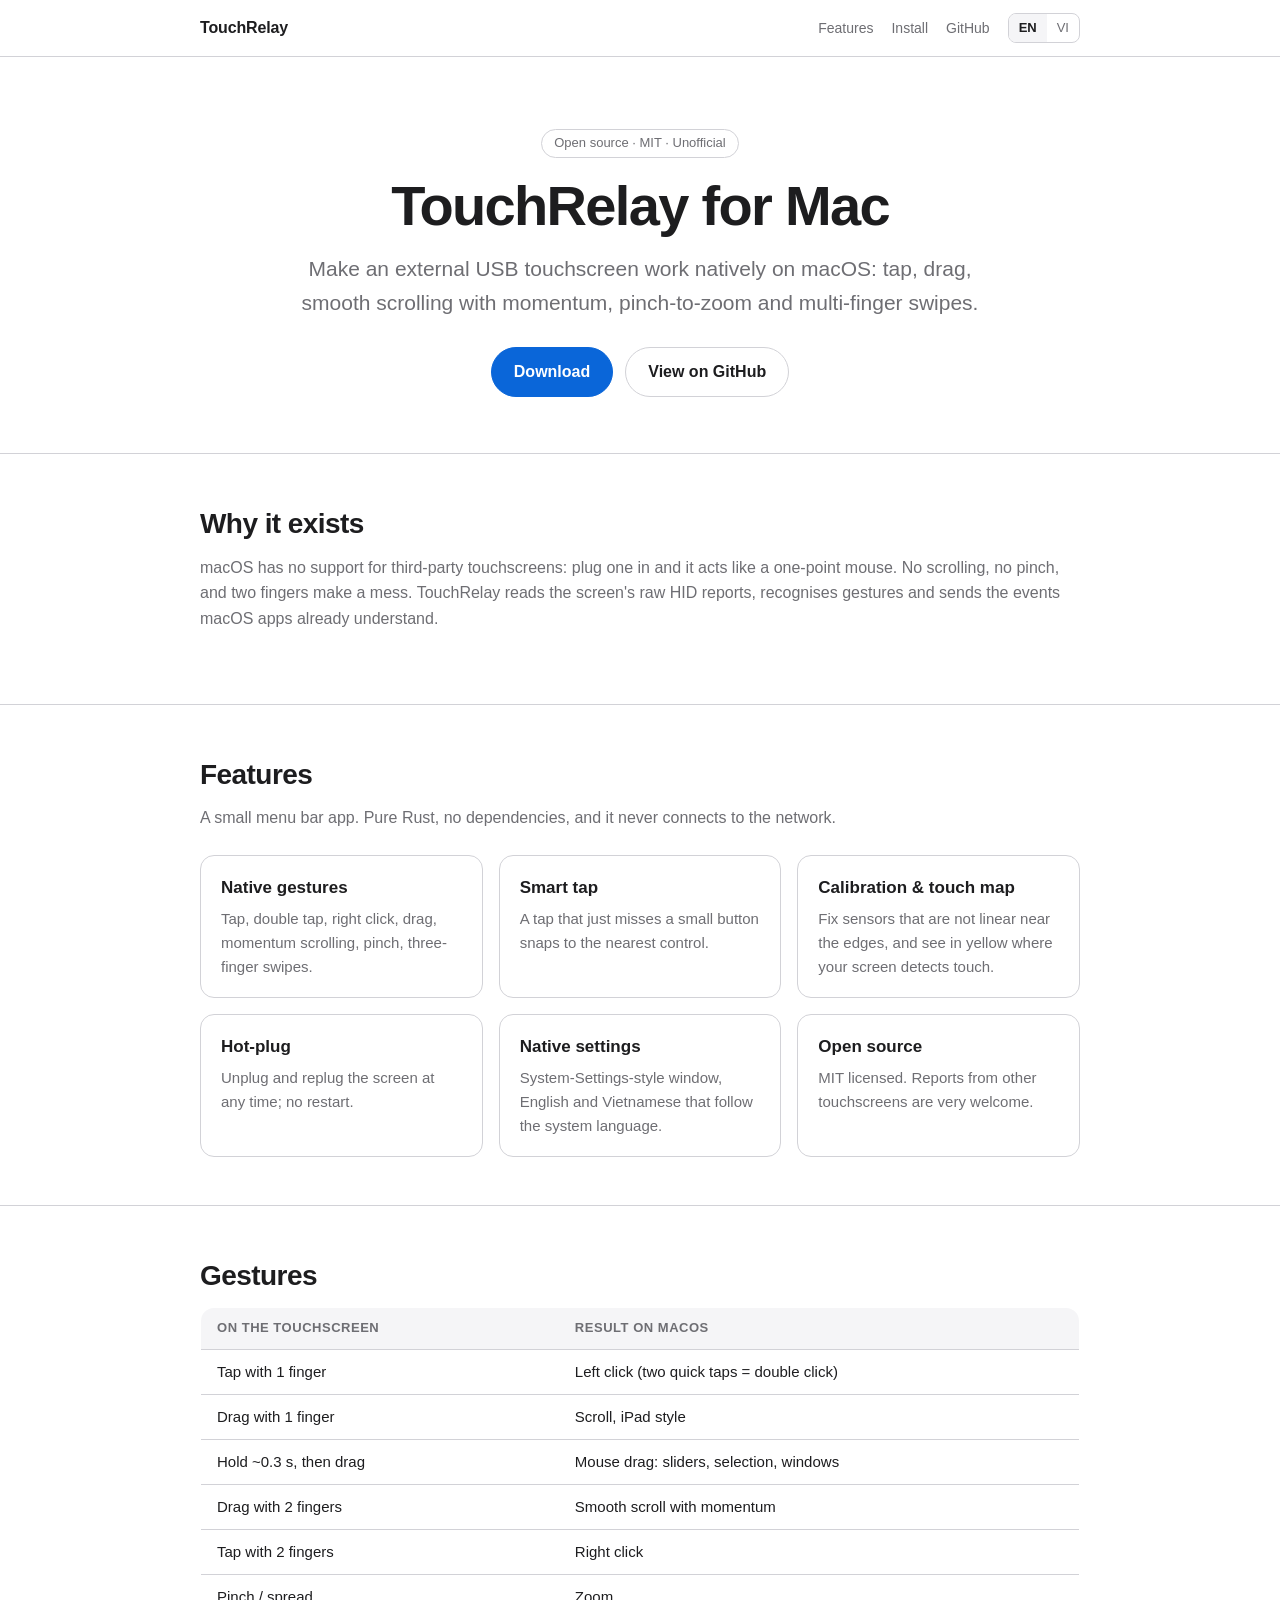
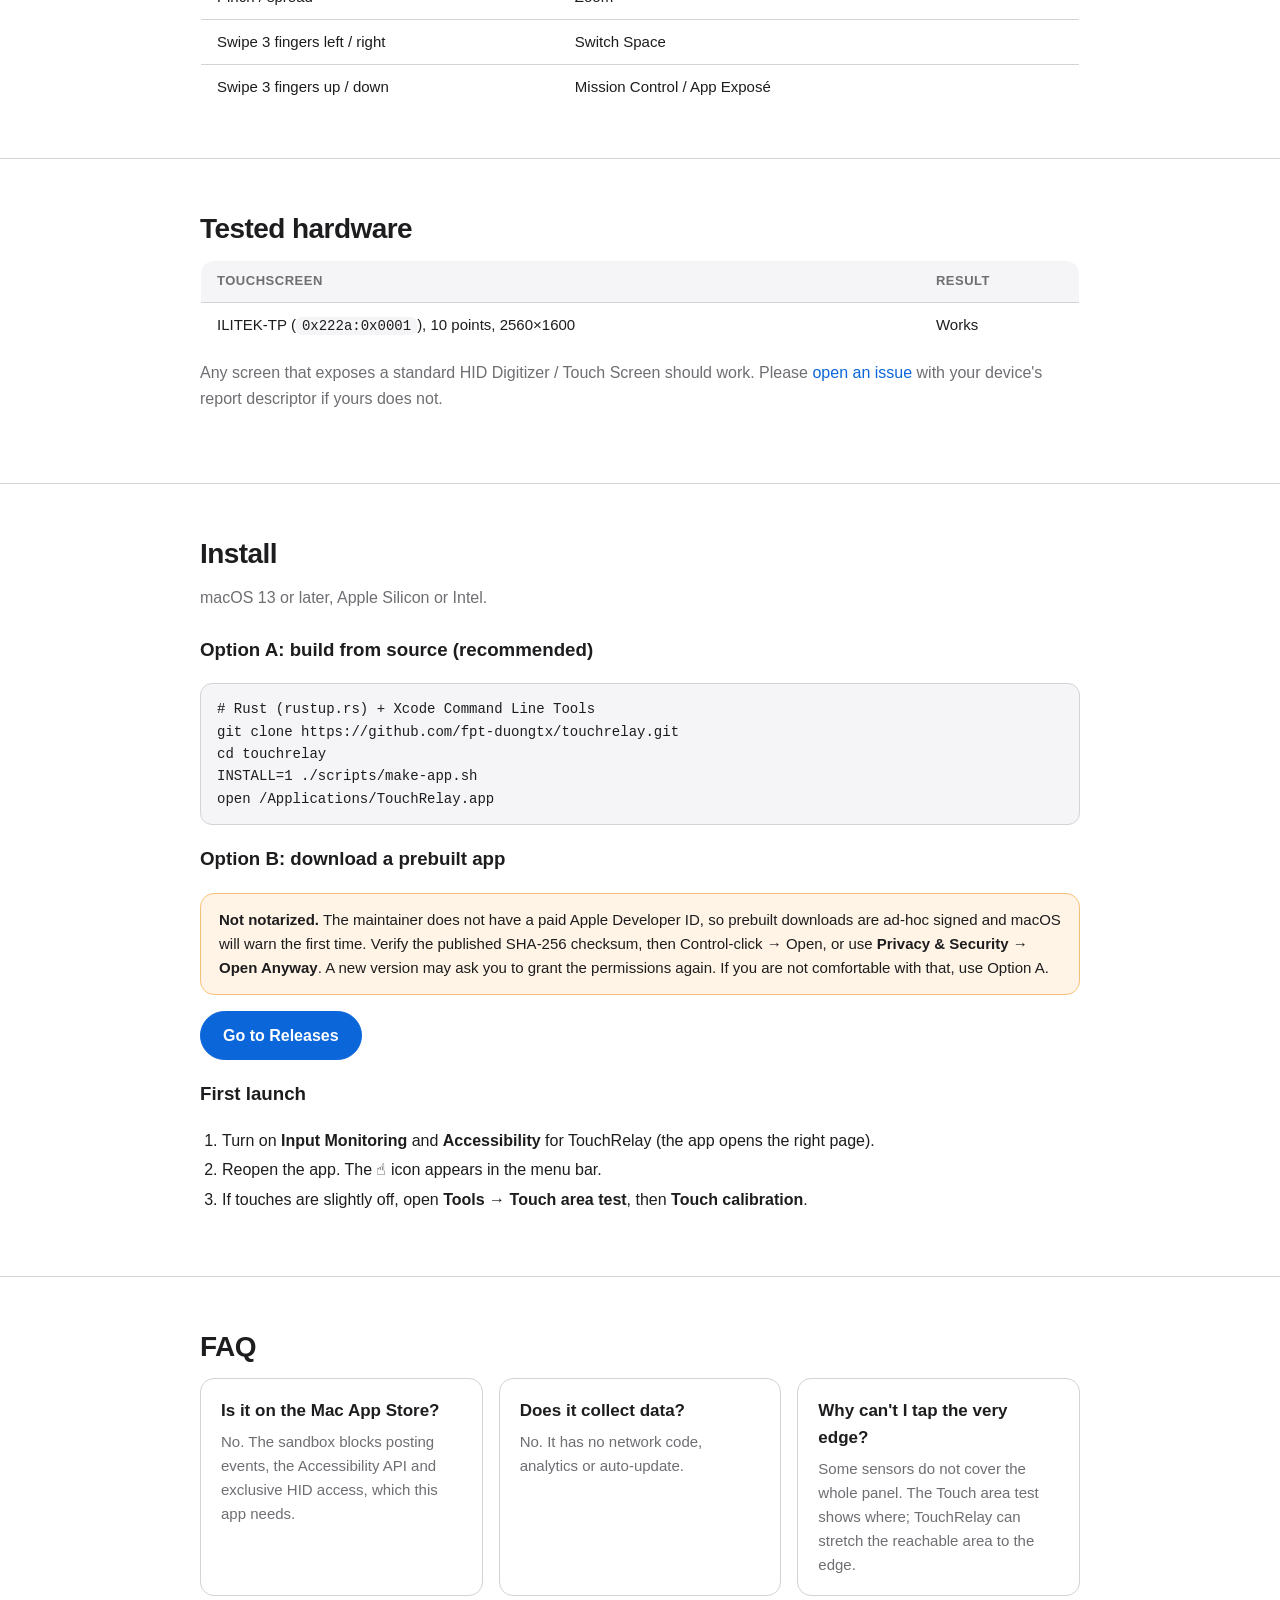
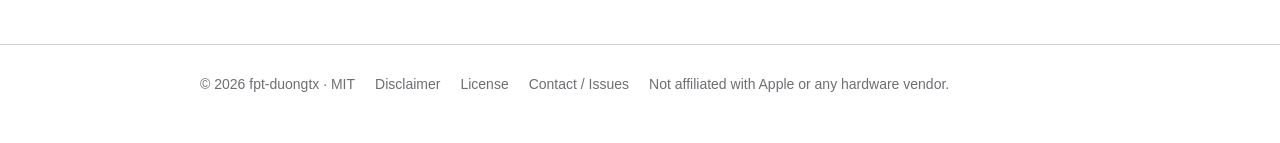
==== docs/index.html @ 0ec59a4a "Initial release: TouchRelay for Mac Make an external USB/HID touchscreen work natively on macOS: tap" ====
<!doctype html>
<html lang="en">
<head>
  <meta charset="utf-8">
  <meta name="viewport" content="width=device-width, initial-scale=1">
  <title>TouchRelay for Mac</title>
  <meta name="description" content="Make an external USB touchscreen work natively on macOS: tap, drag, momentum scrolling, pinch and multi-finger swipes. Open source, pure Rust, no dependencies.">
  <meta property="og:title" content="TouchRelay for Mac">
  <meta property="og:description" content="Make an external USB touchscreen work natively on macOS.">
  <link rel="stylesheet" href="style.css">
  <script src="site.js" defer></script>
</head>
<body>
<header class="top">
  <div class="wrap">
    <a class="brand" href="./">TouchRelay</a>
    <nav>
      <a class="hide-sm" href="#features"><span class="en">Features</span><span class="vi">Tính năng</span></a>
      <a class="hide-sm" href="#install"><span class="en">Install</span><span class="vi">Cài đặt</span></a>
      <a href="https://github.com/fpt-duongtx/touchrelay">GitHub</a>
      <span class="lang" role="group" aria-label="Language">
        <button data-lang="en" aria-pressed="true">EN</button><button data-lang="vi" aria-pressed="false">VI</button>
      </span>
    </nav>
  </div>
</header>

<main>
  <div class="wrap hero">
    <span class="badge"><span class="en">Open source · MIT · Unofficial</span><span class="vi">Mã nguồn mở · MIT · Không chính thức</span></span>
    <h1>TouchRelay for Mac</h1>
    <p class="lead">
      <span class="en">Make an external USB touchscreen work natively on macOS: tap, drag, smooth scrolling with momentum, pinch-to-zoom and multi-finger swipes.</span>
      <span class="vi">Giúp màn hình cảm ứng USB rời hoạt động như native trên macOS: chạm, kéo, cuộn mượt có quán tính, pinch-zoom và vuốt nhiều ngón.</span>
    </p>
    <div class="cta">
      <a class="btn primary" href="https://github.com/fpt-duongtx/touchrelay/releases"><span class="en">Download</span><span class="vi">Tải về</span></a>
      <a class="btn" href="https://github.com/fpt-duongtx/touchrelay"><span class="en">View on GitHub</span><span class="vi">Xem trên GitHub</span></a>
    </div>
  </div>

  <section id="why">
    <div class="wrap">
      <h2><span class="en">Why it exists</span><span class="vi">Vì sao cần</span></h2>
      <p class="sub">
        <span class="en">macOS has no support for third-party touchscreens: plug one in and it acts like a one-point mouse. No scrolling, no pinch, and two fingers make a mess. TouchRelay reads the screen's raw HID reports, recognises gestures and sends the events macOS apps already understand.</span>
        <span class="vi">macOS không hỗ trợ màn hình cảm ứng của bên thứ ba: cắm vào chỉ như một con chuột 1 điểm, không cuộn, không pinch, chạm 2 ngón thì loạn. TouchRelay đọc báo cáo HID thô của màn hình, nhận diện cử chỉ và gửi các sự kiện mà app macOS đã hiểu.</span>
      </p>
    </div>
  </section>

  <section id="features">
    <div class="wrap">
      <h2><span class="en">Features</span><span class="vi">Tính năng</span></h2>
      <p class="sub"><span class="en">A small menu bar app. Pure Rust, no dependencies, and it never connects to the network.</span><span class="vi">Một app nhỏ trên thanh menu. Rust thuần, không dependency, không bao giờ kết nối mạng.</span></p>
      <div class="grid">
        <div class="card"><h3><span class="en">Native gestures</span><span class="vi">Cử chỉ như native</span></h3>
          <p><span class="en">Tap, double tap, right click, drag, momentum scrolling, pinch, three-finger swipes.</span><span class="vi">Chạm, chạm đôi, click phải, kéo, cuộn quán tính, pinch, vuốt 3 ngón.</span></p></div>
        <div class="card"><h3><span class="en">Smart tap</span><span class="vi">Chạm thông minh</span></h3>
          <p><span class="en">A tap that just misses a small button snaps to the nearest control.</span><span class="vi">Chạm trượt một nút nhỏ sẽ tự hút vào điều khiển gần nhất.</span></p></div>
        <div class="card"><h3><span class="en">Calibration &amp; touch map</span><span class="vi">Hiệu chỉnh &amp; bản đồ chạm</span></h3>
          <p><span class="en">Fix sensors that are not linear near the edges, and see in yellow where your screen detects touch.</span><span class="vi">Sửa cảm biến không tuyến tính ở mép, và xem màu vàng nơi màn hình nhận chạm.</span></p></div>
        <div class="card"><h3><span class="en">Hot-plug</span><span class="vi">Cắm/rút nóng</span></h3>
          <p><span class="en">Unplug and replug the screen at any time; no restart.</span><span class="vi">Cắm hoặc rút màn hình lúc nào cũng được, không cần mở lại app.</span></p></div>
        <div class="card"><h3><span class="en">Native settings</span><span class="vi">Cài đặt native</span></h3>
          <p><span class="en">System-Settings-style window, English and Vietnamese that follow the system language.</span><span class="vi">Cửa sổ kiểu System Settings, tiếng Anh và tiếng Việt theo ngôn ngữ hệ thống.</span></p></div>
        <div class="card"><h3><span class="en">Open source</span><span class="vi">Mã nguồn mở</span></h3>
          <p><span class="en">MIT licensed. Reports from other touchscreens are very welcome.</span><span class="vi">Giấy phép MIT. Rất mong báo cáo từ các màn hình cảm ứng khác.</span></p></div>
      </div>
    </div>
  </section>

  <section id="gestures">
    <div class="wrap">
      <h2><span class="en">Gestures</span><span class="vi">Cử chỉ</span></h2>
      <table>
        <thead><tr><th><span class="en">On the touchscreen</span><span class="vi">Trên màn hình cảm ứng</span></th><th><span class="en">Result on macOS</span><span class="vi">Kết quả trên macOS</span></th></tr></thead>
        <tbody>
          <tr><td><span class="en">Tap with 1 finger</span><span class="vi">Chạm 1 ngón</span></td><td><span class="en">Left click (two quick taps = double click)</span><span class="vi">Click trái (chạm nhanh 2 lần = double-click)</span></td></tr>
          <tr><td><span class="en">Drag with 1 finger</span><span class="vi">Kéo 1 ngón</span></td><td><span class="en">Scroll, iPad style</span><span class="vi">Cuộn kiểu iPad</span></td></tr>
          <tr><td><span class="en">Hold ~0.3 s, then drag</span><span class="vi">Giữ yên ~0.3s rồi kéo</span></td><td><span class="en">Mouse drag: sliders, selection, windows</span><span class="vi">Kéo chuột: thanh trượt, chọn chữ, cửa sổ</span></td></tr>
          <tr><td><span class="en">Drag with 2 fingers</span><span class="vi">Kéo 2 ngón</span></td><td><span class="en">Smooth scroll with momentum</span><span class="vi">Cuộn mượt có quán tính</span></td></tr>
          <tr><td><span class="en">Tap with 2 fingers</span><span class="vi">Chạm 2 ngón</span></td><td><span class="en">Right click</span><span class="vi">Click phải</span></td></tr>
          <tr><td><span class="en">Pinch / spread</span><span class="vi">Chụm / xoè</span></td><td><span class="en">Zoom</span><span class="vi">Zoom</span></td></tr>
          <tr><td><span class="en">Swipe 3 fingers left / right</span><span class="vi">Vuốt 3 ngón trái / phải</span></td><td><span class="en">Switch Space</span><span class="vi">Chuyển Space</span></td></tr>
          <tr><td><span class="en">Swipe 3 fingers up / down</span><span class="vi">Vuốt 3 ngón lên / xuống</span></td><td><span class="en">Mission Control / App Exposé</span><span class="vi">Mission Control / App Exposé</span></td></tr>
        </tbody>
      </table>
    </div>
  </section>

  <section id="hardware">
    <div class="wrap">
      <h2><span class="en">Tested hardware</span><span class="vi">Phần cứng đã thử</span></h2>
      <table>
        <thead><tr><th><span class="en">Touchscreen</span><span class="vi">Màn hình cảm ứng</span></th><th><span class="en">Result</span><span class="vi">Kết quả</span></th></tr></thead>
        <tbody><tr><td>ILITEK-TP (<code>0x222a:0x0001</code>), 10 points, 2560×1600</td><td><span class="en">Works</span><span class="vi">Hoạt động</span></td></tr></tbody>
      </table>
      <p class="sub" style="margin-top:12px">
        <span class="en">Any screen that exposes a standard HID Digitizer / Touch Screen should work. Please <a href="https://github.com/fpt-duongtx/touchrelay/issues">open an issue</a> with your device's report descriptor if yours does not.</span>
        <span class="vi">Mọi màn hình dùng chuẩn HID Digitizer / Touch Screen đều nên chạy. Nếu màn hình của bạn không chạy, hãy <a href="https://github.com/fpt-duongtx/touchrelay/issues">mở issue</a> kèm report descriptor của thiết bị.</span>
      </p>
    </div>
  </section>

  <section id="install">
    <div class="wrap">
      <h2><span class="en">Install</span><span class="vi">Cài đặt</span></h2>
      <p class="sub"><span class="en">macOS 13 or later, Apple Silicon or Intel.</span><span class="vi">macOS 13 trở lên, Apple Silicon hoặc Intel.</span></p>

      <h3><span class="en">Option A: build from source (recommended)</span><span class="vi">Cách A: tự build từ mã nguồn (khuyên dùng)</span></h3>
<pre><code># Rust (rustup.rs) + Xcode Command Line Tools
git clone https://github.com/fpt-duongtx/touchrelay.git
cd touchrelay
INSTALL=1 ./scripts/make-app.sh
open /Applications/TouchRelay.app</code></pre>

      <h3><span class="en">Option B: download a prebuilt app</span><span class="vi">Cách B: tải bản build sẵn</span></h3>
      <div class="note">
        <span class="en"><strong>Not notarized.</strong> The maintainer does not have a paid Apple Developer ID, so prebuilt downloads are ad-hoc signed and macOS will warn the first time. Verify the published SHA-256 checksum, then Control-click → Open, or use <strong>Privacy &amp; Security → Open Anyway</strong>. A new version may ask you to grant the permissions again. If you are not comfortable with that, use Option A.</span>
        <span class="vi"><strong>Chưa notarize.</strong> Người duy trì không có Apple Developer ID trả phí, nên bản tải sẵn chỉ ký ad-hoc và macOS sẽ cảnh báo lần đầu. Hãy kiểm tra mã SHA-256 được công bố, rồi Control-click → Open hoặc dùng <strong>Privacy &amp; Security → Open Anyway</strong>. Phiên bản mới có thể yêu cầu cấp lại quyền. Nếu bạn không muốn vậy, hãy dùng cách A.</span>
      </div>
      <p><a class="btn primary" href="https://github.com/fpt-duongtx/touchrelay/releases"><span class="en">Go to Releases</span><span class="vi">Đến trang Releases</span></a></p>

      <h3><span class="en">First launch</span><span class="vi">Lần đầu mở</span></h3>
      <ol>
        <li><span class="en">Turn on <strong>Input Monitoring</strong> and <strong>Accessibility</strong> for TouchRelay (the app opens the right page).</span><span class="vi">Bật <strong>Input Monitoring</strong> và <strong>Accessibility</strong> cho TouchRelay (app tự mở đúng trang).</span></li>
        <li><span class="en">Reopen the app. The ☝︎ icon appears in the menu bar.</span><span class="vi">Mở lại app. Icon ☝︎ hiện trên thanh menu.</span></li>
        <li><span class="en">If touches are slightly off, open <strong>Tools → Touch area test</strong>, then <strong>Touch calibration</strong>.</span><span class="vi">Nếu chạm hơi lệch, mở <strong>Công cụ → Kiểm tra vùng chạm</strong>, rồi <strong>Hiệu chỉnh vị trí chạm</strong>.</span></li>
      </ol>
    </div>
  </section>

  <section id="faq">
    <div class="wrap">
      <h2>FAQ</h2>
      <div class="grid">
        <div class="card"><h3><span class="en">Is it on the Mac App Store?</span><span class="vi">Có trên Mac App Store không?</span></h3>
          <p><span class="en">No. The sandbox blocks posting events, the Accessibility API and exclusive HID access, which this app needs.</span><span class="vi">Không. Sandbox chặn phát sự kiện, Accessibility API và chiếm độc quyền HID, những thứ app cần.</span></p></div>
        <div class="card"><h3><span class="en">Does it collect data?</span><span class="vi">Có thu thập dữ liệu không?</span></h3>
          <p><span class="en">No. It has no network code, analytics or auto-update.</span><span class="vi">Không. App không có mã mạng, phân tích hay tự cập nhật.</span></p></div>
        <div class="card"><h3><span class="en">Why can't I tap the very edge?</span><span class="vi">Vì sao không chạm được sát mép?</span></h3>
          <p><span class="en">Some sensors do not cover the whole panel. The Touch area test shows where; TouchRelay can stretch the reachable area to the edge.</span><span class="vi">Một số cảm biến không phủ hết tấm nền. Kiểm tra vùng chạm cho thấy chỗ nào; TouchRelay có thể kéo vùng chạm được ra tới mép.</span></p></div>
      </div>
    </div>
  </section>
</main>

<footer>
  <div class="wrap">
    <span>© 2026 fpt-duongtx · MIT</span>
    <a href="disclaimer.html"><span class="en">Disclaimer</span><span class="vi">Miễn trừ trách nhiệm</span></a>
    <a href="https://github.com/fpt-duongtx/touchrelay/blob/main/LICENSE">License</a>
    <a href="https://github.com/fpt-duongtx/touchrelay/issues"><span class="en">Contact / Issues</span><span class="vi">Liên hệ / Issues</span></a>
    <span><span class="en">Not affiliated with Apple or any hardware vendor.</span><span class="vi">Không liên kết với Apple hay hãng phần cứng nào.</span></span>
  </div>
</footer>
</body>
</html>
---- docs/style.css ----
:root {
  --bg: #ffffff;
  --bg-soft: #f5f5f7;
  --fg: #1d1d1f;
  --fg-soft: #6e6e73;
  --line: #d2d2d7;
  --accent: #0a66d9;
  --accent-fg: #ffffff;
  --card: #ffffff;
  --warn-bg: #fff4e5;
  --warn-line: #f5c27a;
  --radius: 14px;
  --max: 920px;
}

@media (prefers-color-scheme: dark) {
  :root:not([data-theme="light"]) {
    --bg: #0b0b0d;
    --bg-soft: #161618;
    --fg: #f5f5f7;
    --fg-soft: #a1a1a6;
    --line: #2c2c2e;
    --accent: #4da3ff;
    --accent-fg: #0b0b0d;
    --card: #1c1c1e;
    --warn-bg: #2b2112;
    --warn-line: #7a5a1f;
  }
}

* { box-sizing: border-box; }
html { -webkit-text-size-adjust: 100%; }

body {
  margin: 0;
  background: var(--bg);
  color: var(--fg);
  font: 16px/1.6 -apple-system, BlinkMacSystemFont, "SF Pro Text", "Segoe UI", Roboto, Helvetica, Arial, sans-serif;
}

a { color: var(--accent); text-decoration: none; }
a:hover { text-decoration: underline; }

.wrap { max-width: var(--max); margin: 0 auto; padding: 0 20px; }

/* Language: show only the active language */
html[lang="vi"] .en { display: none !important; }
html[lang="en"] .vi { display: none !important; }

header.top {
  position: sticky;
  top: 0;
  z-index: 10;
  background: color-mix(in srgb, var(--bg) 85%, transparent);
  backdrop-filter: saturate(180%) blur(16px);
  -webkit-backdrop-filter: saturate(180%) blur(16px);
  border-bottom: 1px solid var(--line);
}
header.top .wrap { display: flex; align-items: center; gap: 16px; height: 56px; }
header.top .brand { font-weight: 650; color: var(--fg); letter-spacing: -0.01em; }
header.top nav { display: flex; gap: 18px; margin-left: auto; align-items: center; font-size: 14px; }
header.top nav a { color: var(--fg-soft); }
header.top nav a:hover { color: var(--fg); text-decoration: none; }

.lang { display: inline-flex; border: 1px solid var(--line); border-radius: 8px; overflow: hidden; }
.lang button {
  appearance: none; border: 0; background: transparent; color: var(--fg-soft);
  font: inherit; font-size: 13px; padding: 4px 10px; cursor: pointer;
}
.lang button[aria-pressed="true"] { background: var(--bg-soft); color: var(--fg); font-weight: 600; }

.hero { padding: 72px 0 56px; text-align: center; }
.hero h1 { font-size: clamp(34px, 6vw, 56px); line-height: 1.08; letter-spacing: -0.03em; margin: 0 0 16px; }
.hero p.lead { font-size: clamp(17px, 2.4vw, 21px); color: var(--fg-soft); max-width: 680px; margin: 0 auto 28px; }
.badge {
  display: inline-block; font-size: 13px; color: var(--fg-soft);
  border: 1px solid var(--line); border-radius: 999px; padding: 3px 12px; margin-bottom: 18px;
}

.cta { display: flex; gap: 12px; justify-content: center; flex-wrap: wrap; }
.btn {
  display: inline-block; padding: 11px 22px; border-radius: 999px; font-weight: 600; font-size: 16px;
  border: 1px solid var(--line); color: var(--fg); background: var(--card);
}
.btn:hover { text-decoration: none; background: var(--bg-soft); }
.btn.primary { background: var(--accent); color: var(--accent-fg); border-color: var(--accent); }
.btn.primary:hover { filter: brightness(1.08); background: var(--accent); }

section { padding: 48px 0; border-top: 1px solid var(--line); }
section h2 { font-size: 28px; letter-spacing: -0.02em; margin: 0 0 8px; }
section p.sub { color: var(--fg-soft); margin: 0 0 24px; }

.grid { display: grid; gap: 16px; grid-template-columns: repeat(auto-fit, minmax(250px, 1fr)); }
.card { background: var(--card); border: 1px solid var(--line); border-radius: var(--radius); padding: 18px 20px; }
.card h3 { margin: 0 0 6px; font-size: 17px; }
.card p { margin: 0; color: var(--fg-soft); font-size: 15px; }

table { width: 100%; border-collapse: collapse; background: var(--card); border: 1px solid var(--line); border-radius: var(--radius); overflow: hidden; font-size: 15px; }
th, td { text-align: left; padding: 10px 16px; border-bottom: 1px solid var(--line); vertical-align: top; }
tr:last-child td { border-bottom: 0; }
th { background: var(--bg-soft); font-weight: 600; font-size: 13px; color: var(--fg-soft); text-transform: uppercase; letter-spacing: 0.04em; }

pre, code { font-family: ui-monospace, "SF Mono", Menlo, Consolas, monospace; font-size: 14px; }
code { background: var(--bg-soft); padding: 1px 6px; border-radius: 6px; }
pre { background: var(--bg-soft); border: 1px solid var(--line); border-radius: 12px; padding: 14px 16px; overflow-x: auto; margin: 12px 0; }
pre code { background: transparent; padding: 0; }

ol, ul { padding-left: 22px; }
li { margin: 4px 0; }

.note { background: var(--warn-bg); border: 1px solid var(--warn-line); border-radius: var(--radius); padding: 14px 18px; margin: 16px 0; font-size: 15px; }

footer { border-top: 1px solid var(--line); padding: 28px 0 48px; color: var(--fg-soft); font-size: 14px; }
footer .wrap { display: flex; flex-wrap: wrap; gap: 8px 20px; }
footer a { color: var(--fg-soft); }

/* Document pages (disclaimer) */
article { padding: 40px 0 56px; max-width: 760px; }
article h1 { font-size: 34px; letter-spacing: -0.02em; margin: 0 0 8px; }
article h2 { font-size: 20px; margin: 28px 0 6px; }
article p, article li { color: var(--fg); }
article .meta { color: var(--fg-soft); font-size: 14px; margin-bottom: 24px; }

@media (max-width: 560px) {
  header.top nav .hide-sm { display: none; }
  .hero { padding: 48px 0 36px; }
}
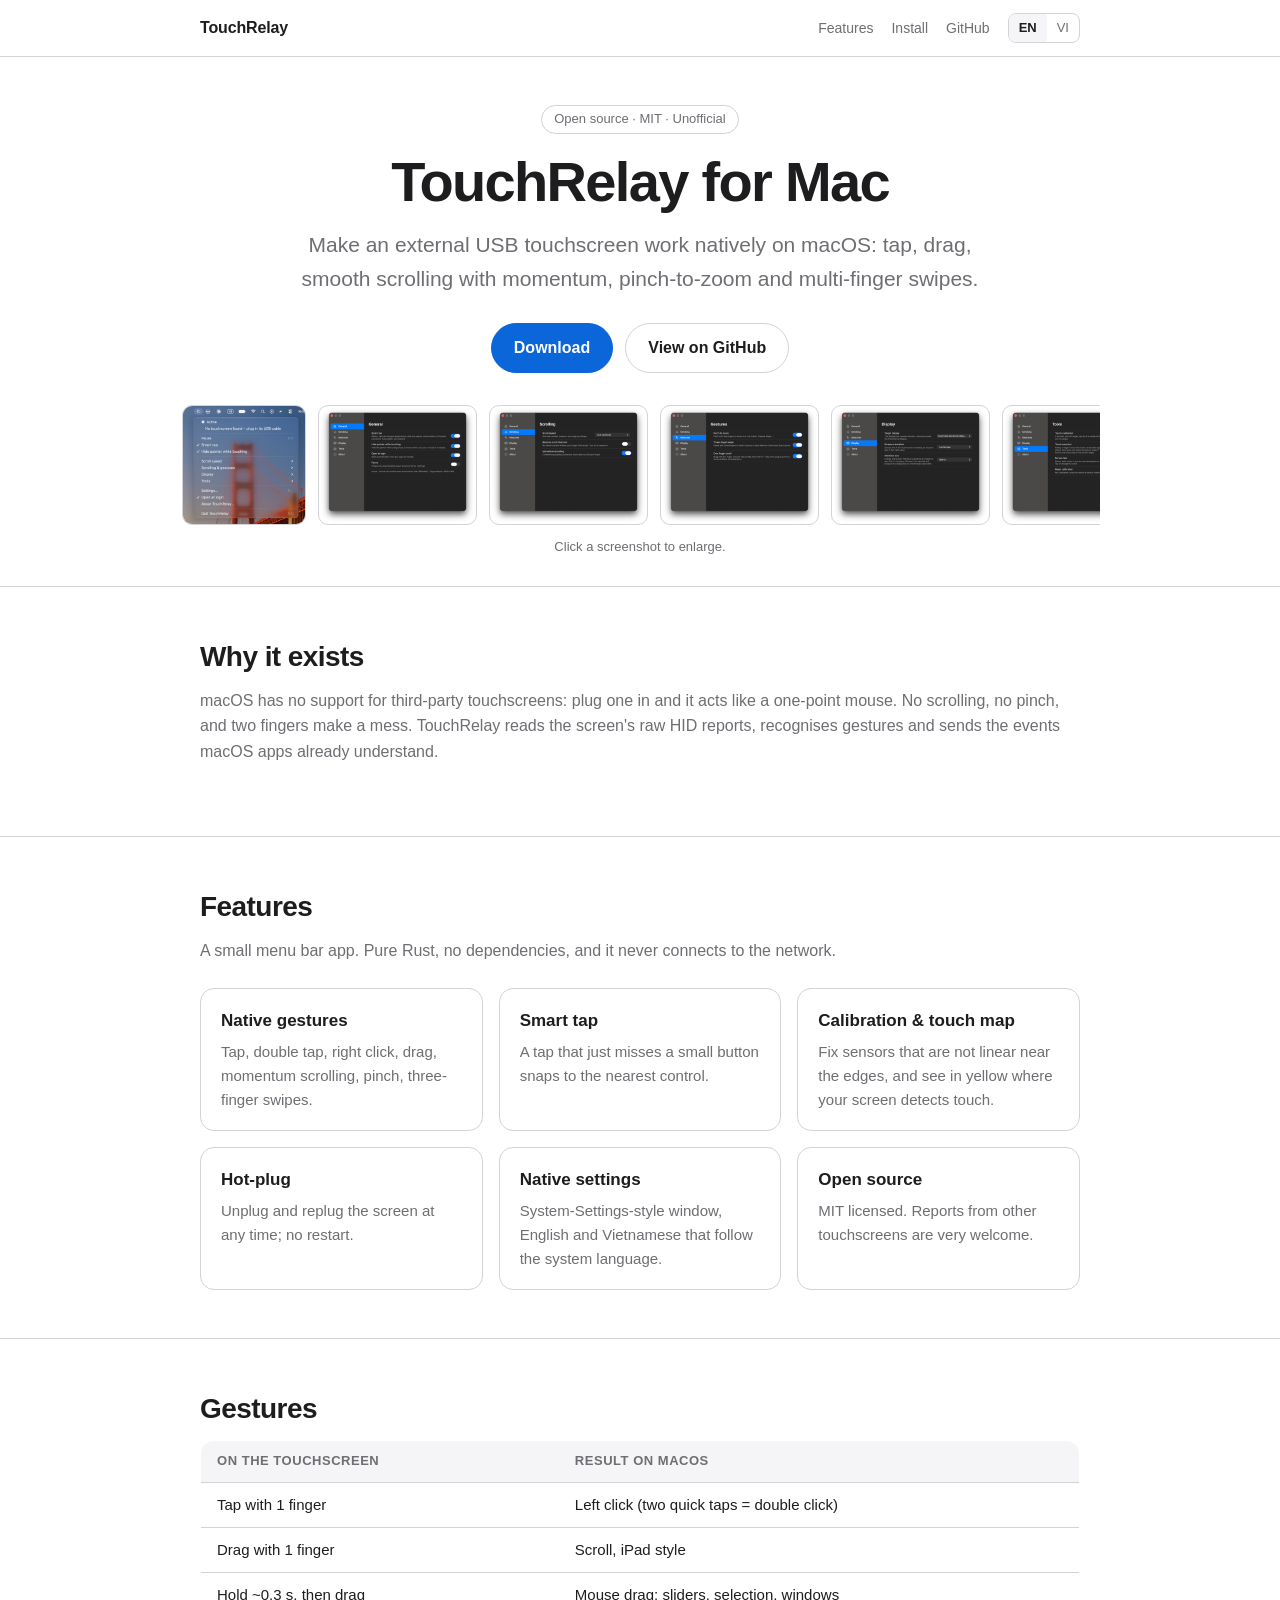
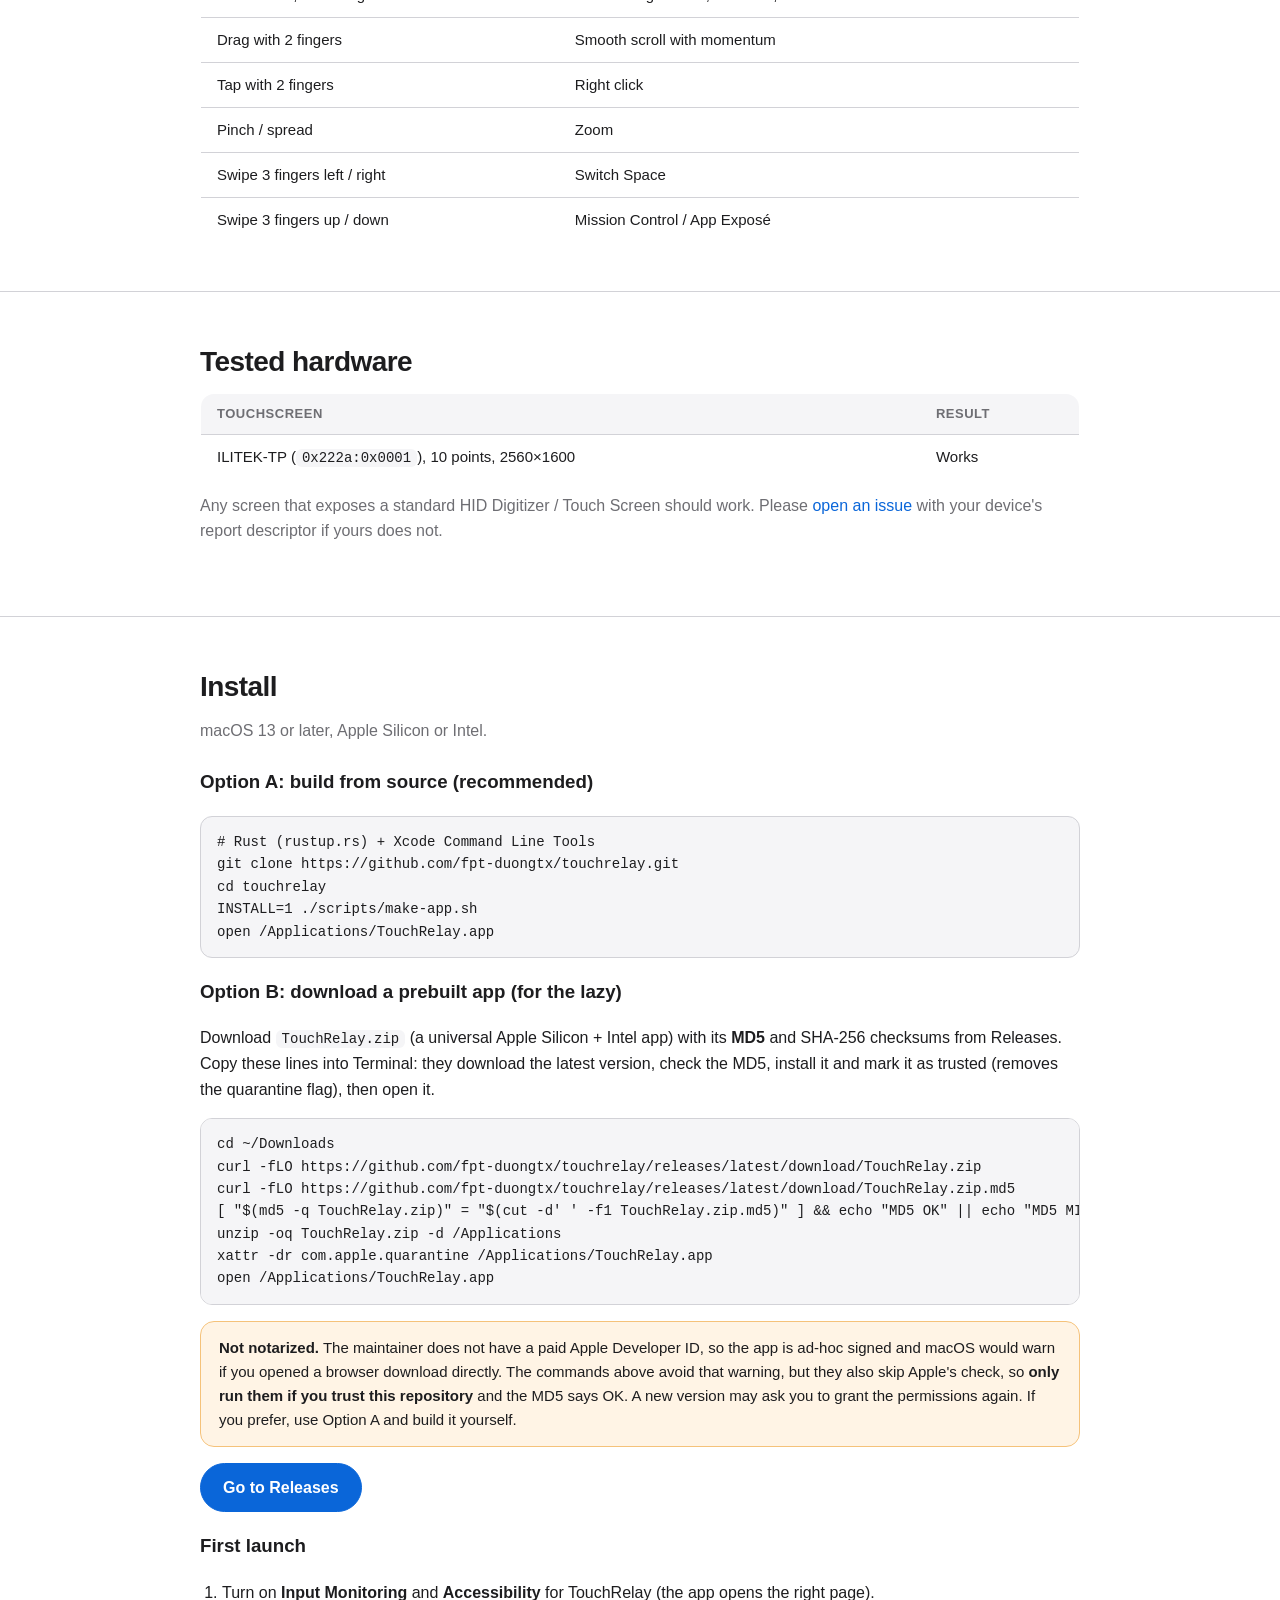
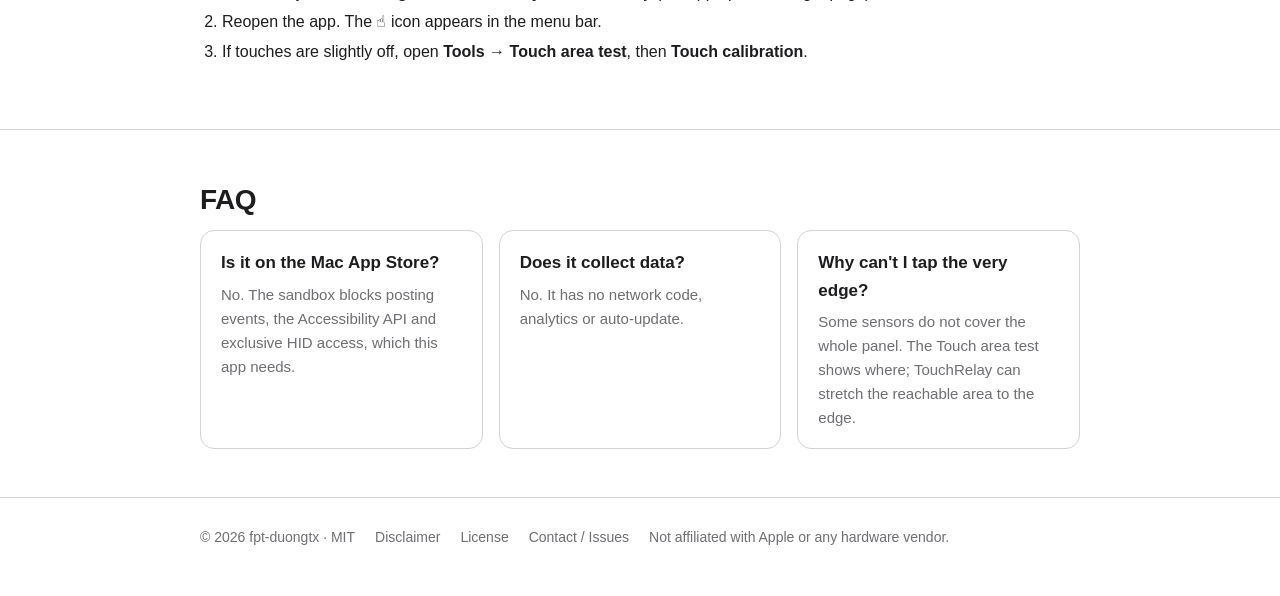
==== commit 43774277: "Site: screenshots in the hero; MD5 checksum and a one-paste install for the lazy - Compact, click-to" ====
--- a/docs/index.html
+++ b/docs/index.html
@@ -37,6 +37,15 @@
       <a class="btn primary" href="https://github.com/fpt-duongtx/touchrelay/releases"><span class="en">Download</span><span class="vi">Tải về</span></a>
       <a class="btn" href="https://github.com/fpt-duongtx/touchrelay"><span class="en">View on GitHub</span><span class="vi">Xem trên GitHub</span></a>
     </div>
+    <div class="shots" role="list" aria-label="Screenshots">
+      <button class="shot" role="listitem" data-full="img/menu.jpg" data-en="Menu bar menu" data-vi="Menu trên thanh menu"><img src="img/menu-sm.jpg" width="380" height="368" loading="lazy" alt="TouchRelay menu bar menu"></button>
+      <button class="shot" role="listitem" data-full="img/general.png" data-en="Settings: General" data-vi="Cài đặt: Chung"><img src="img/general-sm.png" width="520" height="391" loading="lazy" alt="Settings window, General page"></button>
+      <button class="shot" role="listitem" data-full="img/scrolling.png" data-en="Settings: Scrolling" data-vi="Cài đặt: Cuộn"><img src="img/scrolling-sm.png" width="520" height="391" loading="lazy" alt="Settings window, Scrolling page"></button>
+      <button class="shot" role="listitem" data-full="img/gestures.png" data-en="Settings: Gestures" data-vi="Cài đặt: Cử chỉ"><img src="img/gestures-sm.png" width="520" height="391" loading="lazy" alt="Settings window, Gestures page"></button>
+      <button class="shot" role="listitem" data-full="img/display.png" data-en="Settings: Display" data-vi="Cài đặt: Màn hình"><img src="img/display-sm.png" width="520" height="391" loading="lazy" alt="Settings window, Display page"></button>
+      <button class="shot" role="listitem" data-full="img/tools.png" data-en="Settings: Tools" data-vi="Cài đặt: Công cụ"><img src="img/tools-sm.png" width="520" height="391" loading="lazy" alt="Settings window, Tools page"></button>
+    </div>
+    <p class="shots-hint"><span class="en">Click a screenshot to enlarge.</span><span class="vi">Bấm vào ảnh để phóng to.</span></p>
   </div>
 
   <section id="why">
@@ -115,10 +124,21 @@
 INSTALL=1 ./scripts/make-app.sh
 open /Applications/TouchRelay.app</code></pre>
 
-      <h3><span class="en">Option B: download a prebuilt app</span><span class="vi">Cách B: tải bản build sẵn</span></h3>
+      <h3><span class="en">Option B: download a prebuilt app (for the lazy)</span><span class="vi">Cách B: tải bản build sẵn (cho ai lười)</span></h3>
+      <p>
+        <span class="en">Download <code>TouchRelay.zip</code> (a universal Apple Silicon + Intel app) with its <strong>MD5</strong> and SHA-256 checksums from Releases. Copy these lines into Terminal: they download the latest version, check the MD5, install it and mark it as trusted (removes the quarantine flag), then open it.</span>
+        <span class="vi">Tải <code>TouchRelay.zip</code> (app universal Apple Silicon + Intel) cùng mã <strong>MD5</strong> và SHA-256 ở trang Releases. Dán các dòng sau vào Terminal: tải bản mới nhất, kiểm tra MD5, cài vào Applications và đánh dấu tin cậy (gỡ cờ quarantine), rồi mở app.</span>
+      </p>
+<pre><code>cd ~/Downloads
+curl -fLO https://github.com/fpt-duongtx/touchrelay/releases/latest/download/TouchRelay.zip
+curl -fLO https://github.com/fpt-duongtx/touchrelay/releases/latest/download/TouchRelay.zip.md5
+[ "$(md5 -q TouchRelay.zip)" = "$(cut -d' ' -f1 TouchRelay.zip.md5)" ] &amp;&amp; echo "MD5 OK" || echo "MD5 MISMATCH - stop here"
+unzip -oq TouchRelay.zip -d /Applications
+xattr -dr com.apple.quarantine /Applications/TouchRelay.app
+open /Applications/TouchRelay.app</code></pre>
       <div class="note">
-        <span class="en"><strong>Not notarized.</strong> The maintainer does not have a paid Apple Developer ID, so prebuilt downloads are ad-hoc signed and macOS will warn the first time. Verify the published SHA-256 checksum, then Control-click → Open, or use <strong>Privacy &amp; Security → Open Anyway</strong>. A new version may ask you to grant the permissions again. If you are not comfortable with that, use Option A.</span>
-        <span class="vi"><strong>Chưa notarize.</strong> Người duy trì không có Apple Developer ID trả phí, nên bản tải sẵn chỉ ký ad-hoc và macOS sẽ cảnh báo lần đầu. Hãy kiểm tra mã SHA-256 được công bố, rồi Control-click → Open hoặc dùng <strong>Privacy &amp; Security → Open Anyway</strong>. Phiên bản mới có thể yêu cầu cấp lại quyền. Nếu bạn không muốn vậy, hãy dùng cách A.</span>
+        <span class="en"><strong>Not notarized.</strong> The maintainer does not have a paid Apple Developer ID, so the app is ad-hoc signed and macOS would warn if you opened a browser download directly. The commands above avoid that warning, but they also skip Apple's check, so <strong>only run them if you trust this repository</strong> and the MD5 says OK. A new version may ask you to grant the permissions again. If you prefer, use Option A and build it yourself.</span>
+        <span class="vi"><strong>Chưa notarize.</strong> Người duy trì không có Apple Developer ID trả phí, nên app chỉ ký ad-hoc và macOS sẽ cảnh báo nếu bạn mở trực tiếp bản tải từ trình duyệt. Các lệnh trên tránh cảnh báo đó nhưng cũng bỏ qua bước kiểm tra của Apple, nên <strong>chỉ chạy khi bạn tin repository này</strong> và MD5 báo OK. Phiên bản mới có thể yêu cầu cấp lại quyền. Nếu muốn chắc chắn, hãy dùng cách A để tự build.</span>
       </div>
       <p><a class="btn primary" href="https://github.com/fpt-duongtx/touchrelay/releases"><span class="en">Go to Releases</span><span class="vi">Đến trang Releases</span></a></p>
 
@@ -155,5 +175,12 @@
     <span><span class="en">Not affiliated with Apple or any hardware vendor.</span><span class="vi">Không liên kết với Apple hay hãng phần cứng nào.</span></span>
   </div>
 </footer>
+<dialog id="lightbox" aria-label="Screenshot">
+  <figure>
+    <img id="lightbox-img" alt="">
+    <figcaption id="lightbox-cap"></figcaption>
+  </figure>
+  <button id="lightbox-close" aria-label="Close">×</button>
+</dialog>
 </body>
 </html>
--- a/docs/style.css
+++ b/docs/style.css
@@ -69,7 +69,7 @@
 }
 .lang button[aria-pressed="true"] { background: var(--bg-soft); color: var(--fg); font-weight: 600; }
 
-.hero { padding: 72px 0 56px; text-align: center; }
+.hero { padding: 48px 0 28px; text-align: center; }
 .hero h1 { font-size: clamp(34px, 6vw, 56px); line-height: 1.08; letter-spacing: -0.03em; margin: 0 0 16px; }
 .hero p.lead { font-size: clamp(17px, 2.4vw, 21px); color: var(--fg-soft); max-width: 680px; margin: 0 auto 28px; }
 .badge {
@@ -125,3 +125,32 @@
   header.top nav .hide-sm { display: none; }
   .hero { padding: 48px 0 36px; }
 }
+
+/* Screenshot strip in the hero: one compact row, scrolls sideways on small screens */
+.shots {
+  display: flex; gap: 12px; margin: 28px auto 0; padding: 4px 2px 10px;
+  overflow-x: auto; scroll-snap-type: x proximity; justify-content: safe center;
+  scrollbar-width: thin;
+}
+.shot {
+  appearance: none; border: 1px solid var(--line); background: var(--card); padding: 0; cursor: zoom-in;
+  border-radius: 10px; overflow: hidden; flex: 0 0 auto; scroll-snap-align: center;
+  transition: transform .15s ease, box-shadow .15s ease;
+}
+.shot img { display: block; height: 118px; width: auto; }
+.shot:hover, .shot:focus-visible { transform: translateY(-2px); box-shadow: 0 6px 18px rgba(0,0,0,.25); outline: none; }
+.shot:focus-visible { outline: 2px solid var(--accent); outline-offset: 2px; }
+.shots-hint { margin: 2px 0 0; font-size: 13px; color: var(--fg-soft); }
+
+dialog#lightbox {
+  border: 0; padding: 0; background: transparent; max-width: min(96vw, 1100px); max-height: 94vh; overflow: visible;
+}
+dialog#lightbox::backdrop { background: rgba(0,0,0,.72); backdrop-filter: blur(4px); }
+dialog#lightbox figure { margin: 0; text-align: center; }
+dialog#lightbox img { max-width: 100%; max-height: 82vh; border-radius: 12px; box-shadow: 0 20px 60px rgba(0,0,0,.5); }
+dialog#lightbox figcaption { color: #fff; margin-top: 10px; font-size: 15px; }
+#lightbox-close {
+  position: absolute; top: -14px; right: -14px; width: 34px; height: 34px; border-radius: 50%;
+  border: 0; background: #fff; color: #111; font-size: 22px; line-height: 1; cursor: pointer;
+}
+@media (max-width: 560px) { .shot img { height: 96px; } }
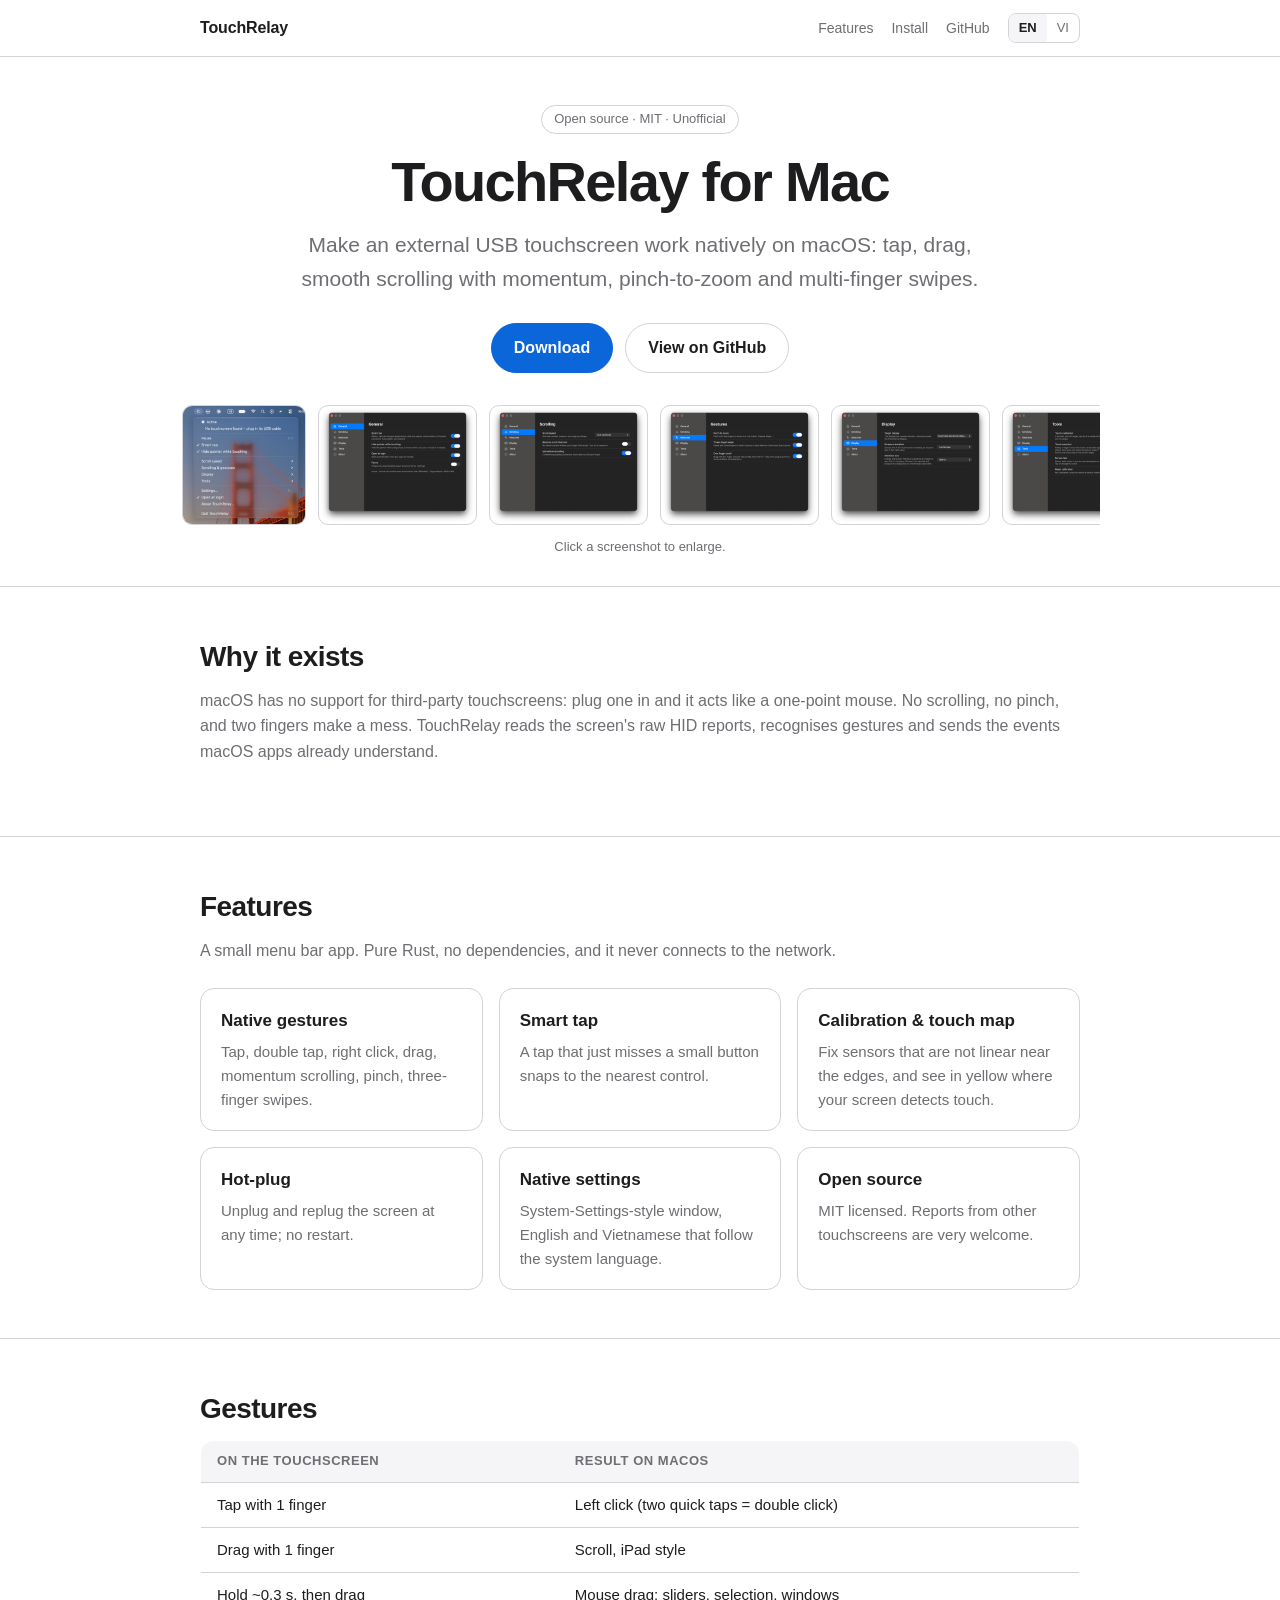
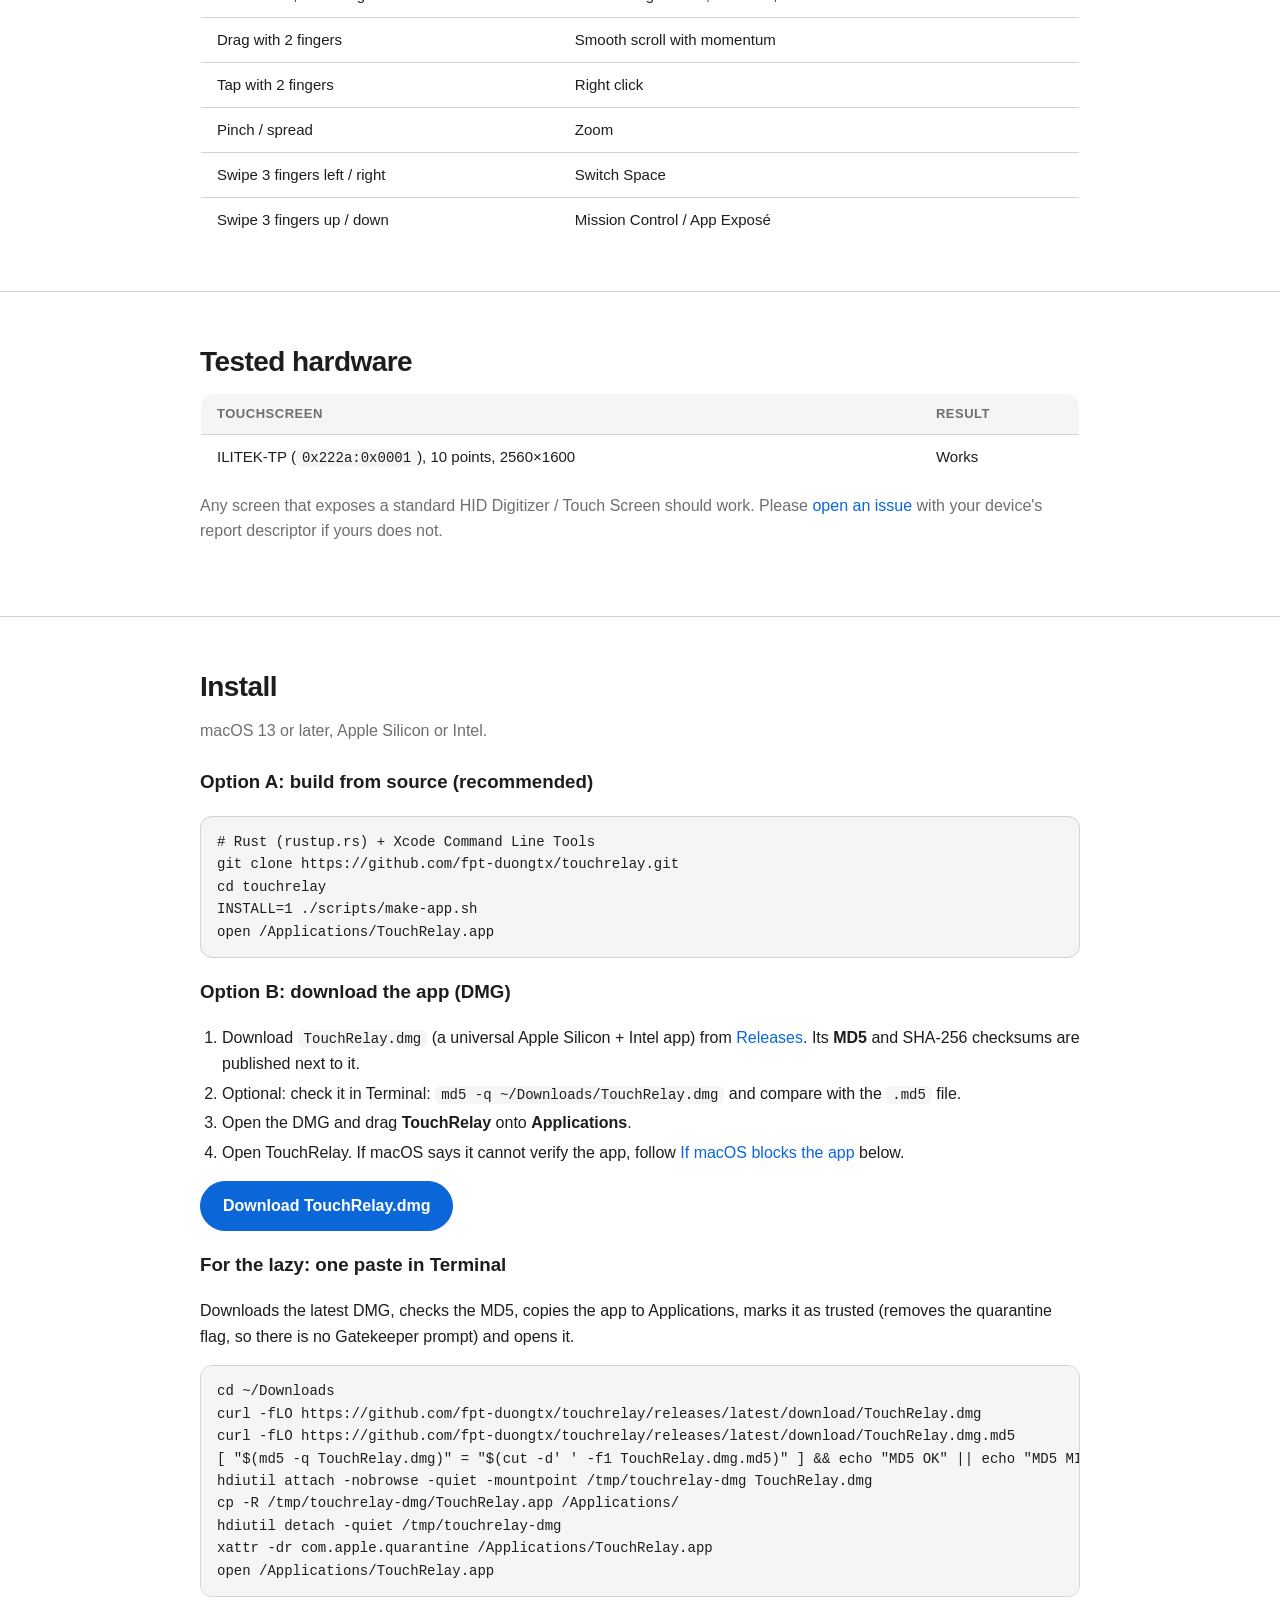
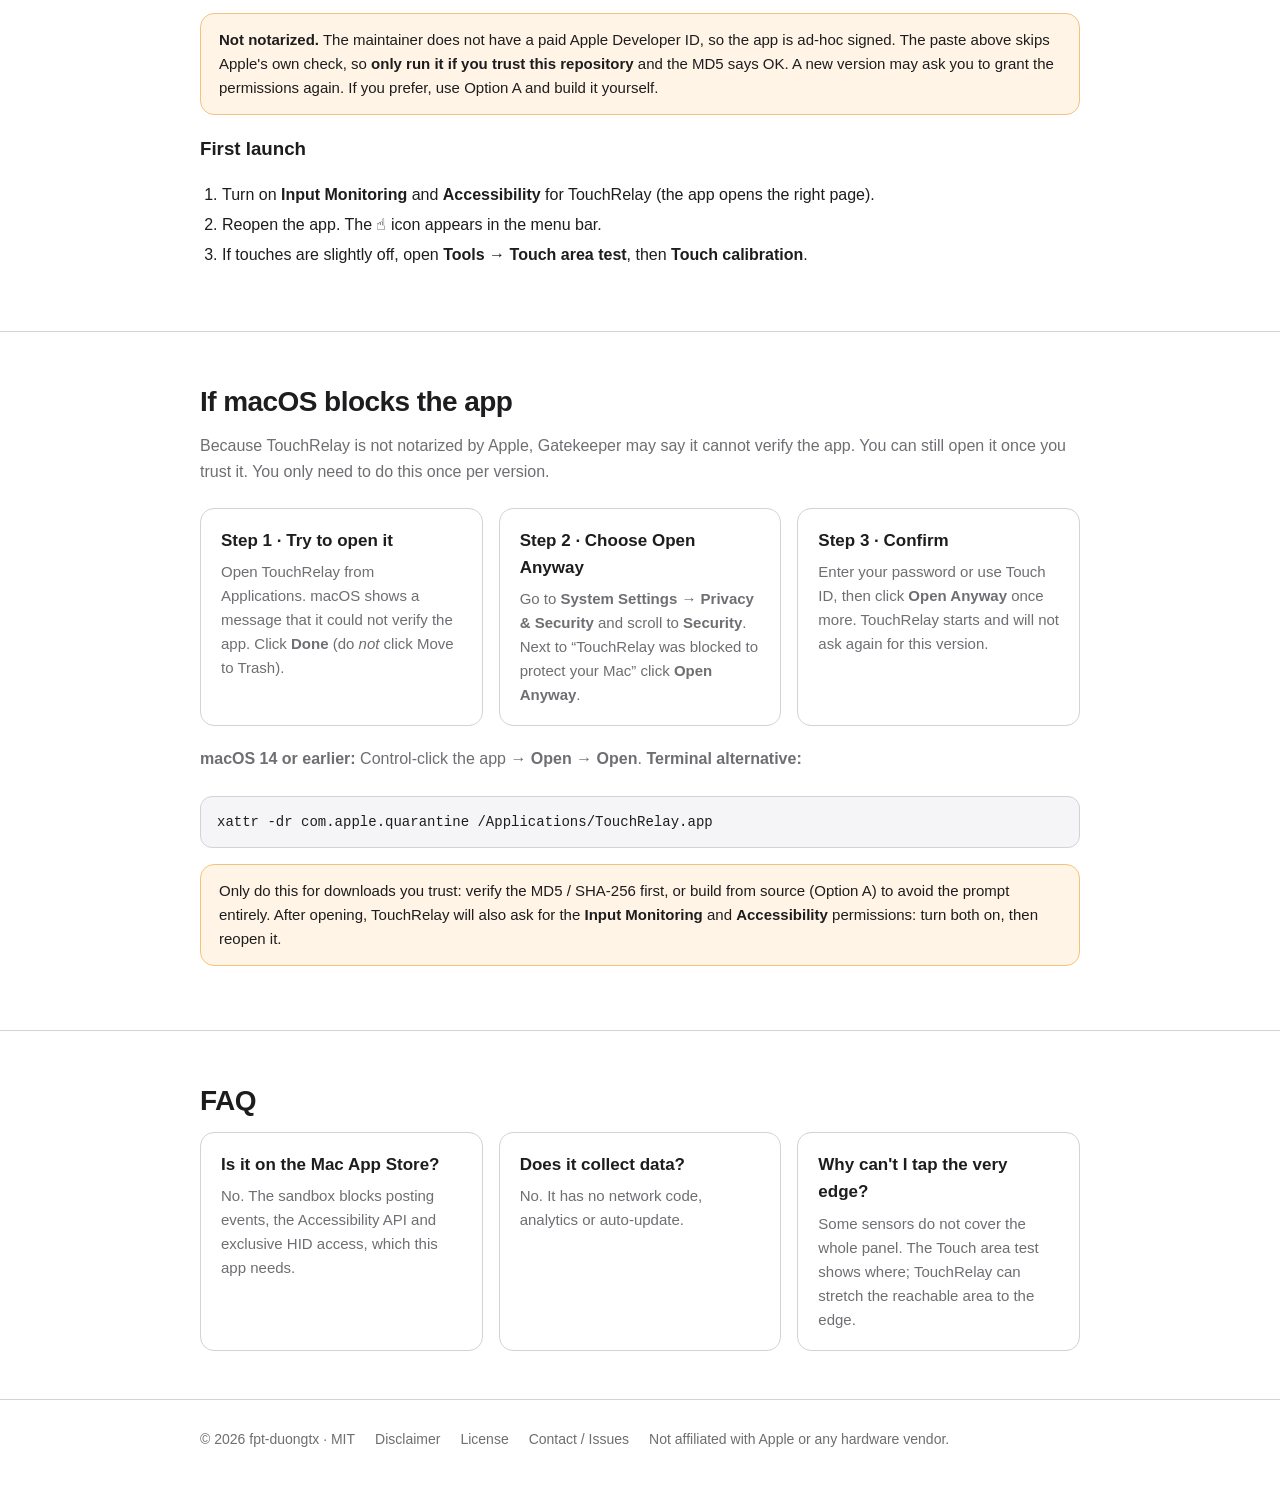
==== commit 53ebce69: "Distribute as a DMG; add the Gatekeeper "Open Anyway" guide; harden the lightbox - make-app.sh build" ====
--- a/docs/index.html
+++ b/docs/index.html
@@ -124,23 +124,33 @@
 INSTALL=1 ./scripts/make-app.sh
 open /Applications/TouchRelay.app</code></pre>
 
-      <h3><span class="en">Option B: download a prebuilt app (for the lazy)</span><span class="vi">Cách B: tải bản build sẵn (cho ai lười)</span></h3>
+      <h3><span class="en">Option B: download the app (DMG)</span><span class="vi">Cách B: tải app (DMG)</span></h3>
+      <ol>
+        <li><span class="en">Download <code>TouchRelay.dmg</code> (a universal Apple Silicon + Intel app) from <a href="https://github.com/fpt-duongtx/touchrelay/releases/latest">Releases</a>. Its <strong>MD5</strong> and SHA-256 checksums are published next to it.</span><span class="vi">Tải <code>TouchRelay.dmg</code> (app universal Apple Silicon + Intel) ở trang <a href="https://github.com/fpt-duongtx/touchrelay/releases/latest">Releases</a>. Mã <strong>MD5</strong> và SHA-256 được đăng ngay cạnh file.</span></li>
+        <li><span class="en">Optional: check it in Terminal: <code>md5 -q ~/Downloads/TouchRelay.dmg</code> and compare with the <code>.md5</code> file.</span><span class="vi">Tuỳ chọn: kiểm tra trong Terminal: <code>md5 -q ~/Downloads/TouchRelay.dmg</code> rồi so với file <code>.md5</code>.</span></li>
+        <li><span class="en">Open the DMG and drag <strong>TouchRelay</strong> onto <strong>Applications</strong>.</span><span class="vi">Mở file DMG và kéo <strong>TouchRelay</strong> vào <strong>Applications</strong>.</span></li>
+        <li><span class="en">Open TouchRelay. If macOS says it cannot verify the app, follow <a href="#gatekeeper">If macOS blocks the app</a> below.</span><span class="vi">Mở TouchRelay. Nếu macOS báo không xác minh được app, làm theo mục <a href="#gatekeeper">Nếu macOS chặn app</a> bên dưới.</span></li>
+      </ol>
+      <p><a class="btn primary" href="https://github.com/fpt-duongtx/touchrelay/releases/latest"><span class="en">Download TouchRelay.dmg</span><span class="vi">Tải TouchRelay.dmg</span></a></p>
+
+      <h3><span class="en">For the lazy: one paste in Terminal</span><span class="vi">Cho ai lười: dán một lần vào Terminal</span></h3>
       <p>
-        <span class="en">Download <code>TouchRelay.zip</code> (a universal Apple Silicon + Intel app) with its <strong>MD5</strong> and SHA-256 checksums from Releases. Copy these lines into Terminal: they download the latest version, check the MD5, install it and mark it as trusted (removes the quarantine flag), then open it.</span>
-        <span class="vi">Tải <code>TouchRelay.zip</code> (app universal Apple Silicon + Intel) cùng mã <strong>MD5</strong> và SHA-256 ở trang Releases. Dán các dòng sau vào Terminal: tải bản mới nhất, kiểm tra MD5, cài vào Applications và đánh dấu tin cậy (gỡ cờ quarantine), rồi mở app.</span>
+        <span class="en">Downloads the latest DMG, checks the MD5, copies the app to Applications, marks it as trusted (removes the quarantine flag, so there is no Gatekeeper prompt) and opens it.</span>
+        <span class="vi">Tải DMG mới nhất, kiểm tra MD5, chép app vào Applications, đánh dấu tin cậy (gỡ cờ quarantine nên không bị Gatekeeper hỏi) rồi mở app.</span>
       </p>
 <pre><code>cd ~/Downloads
-curl -fLO https://github.com/fpt-duongtx/touchrelay/releases/latest/download/TouchRelay.zip
-curl -fLO https://github.com/fpt-duongtx/touchrelay/releases/latest/download/TouchRelay.zip.md5
-[ "$(md5 -q TouchRelay.zip)" = "$(cut -d' ' -f1 TouchRelay.zip.md5)" ] &amp;&amp; echo "MD5 OK" || echo "MD5 MISMATCH - stop here"
-unzip -oq TouchRelay.zip -d /Applications
+curl -fLO https://github.com/fpt-duongtx/touchrelay/releases/latest/download/TouchRelay.dmg
+curl -fLO https://github.com/fpt-duongtx/touchrelay/releases/latest/download/TouchRelay.dmg.md5
+[ "$(md5 -q TouchRelay.dmg)" = "$(cut -d' ' -f1 TouchRelay.dmg.md5)" ] &amp;&amp; echo "MD5 OK" || echo "MD5 MISMATCH - stop here"
+hdiutil attach -nobrowse -quiet -mountpoint /tmp/touchrelay-dmg TouchRelay.dmg
+cp -R /tmp/touchrelay-dmg/TouchRelay.app /Applications/
+hdiutil detach -quiet /tmp/touchrelay-dmg
 xattr -dr com.apple.quarantine /Applications/TouchRelay.app
 open /Applications/TouchRelay.app</code></pre>
       <div class="note">
-        <span class="en"><strong>Not notarized.</strong> The maintainer does not have a paid Apple Developer ID, so the app is ad-hoc signed and macOS would warn if you opened a browser download directly. The commands above avoid that warning, but they also skip Apple's check, so <strong>only run them if you trust this repository</strong> and the MD5 says OK. A new version may ask you to grant the permissions again. If you prefer, use Option A and build it yourself.</span>
-        <span class="vi"><strong>Chưa notarize.</strong> Người duy trì không có Apple Developer ID trả phí, nên app chỉ ký ad-hoc và macOS sẽ cảnh báo nếu bạn mở trực tiếp bản tải từ trình duyệt. Các lệnh trên tránh cảnh báo đó nhưng cũng bỏ qua bước kiểm tra của Apple, nên <strong>chỉ chạy khi bạn tin repository này</strong> và MD5 báo OK. Phiên bản mới có thể yêu cầu cấp lại quyền. Nếu muốn chắc chắn, hãy dùng cách A để tự build.</span>
-      </div>
-      <p><a class="btn primary" href="https://github.com/fpt-duongtx/touchrelay/releases"><span class="en">Go to Releases</span><span class="vi">Đến trang Releases</span></a></p>
+        <span class="en"><strong>Not notarized.</strong> The maintainer does not have a paid Apple Developer ID, so the app is ad-hoc signed. The paste above skips Apple's own check, so <strong>only run it if you trust this repository</strong> and the MD5 says OK. A new version may ask you to grant the permissions again. If you prefer, use Option A and build it yourself.</span>
+        <span class="vi"><strong>Chưa notarize.</strong> Người duy trì không có Apple Developer ID trả phí nên app chỉ ký ad-hoc. Đoạn lệnh trên bỏ qua bước kiểm tra của Apple, nên <strong>chỉ chạy khi bạn tin repository này</strong> và MD5 báo OK. Phiên bản mới có thể yêu cầu cấp lại quyền. Nếu muốn chắc chắn, hãy dùng cách A để tự build.</span>
+      </div>
 
       <h3><span class="en">First launch</span><span class="vi">Lần đầu mở</span></h3>
       <ol>
@@ -148,6 +158,30 @@
         <li><span class="en">Reopen the app. The ☝︎ icon appears in the menu bar.</span><span class="vi">Mở lại app. Icon ☝︎ hiện trên thanh menu.</span></li>
         <li><span class="en">If touches are slightly off, open <strong>Tools → Touch area test</strong>, then <strong>Touch calibration</strong>.</span><span class="vi">Nếu chạm hơi lệch, mở <strong>Công cụ → Kiểm tra vùng chạm</strong>, rồi <strong>Hiệu chỉnh vị trí chạm</strong>.</span></li>
       </ol>
+    </div>
+  </section>
+
+  <section id="gatekeeper">
+    <div class="wrap">
+      <h2><span class="en">If macOS blocks the app</span><span class="vi">Nếu macOS chặn app</span></h2>
+      <p class="sub"><span class="en">Because TouchRelay is not notarized by Apple, Gatekeeper may say it cannot verify the app. You can still open it once you trust it. You only need to do this once per version.</span><span class="vi">Vì TouchRelay chưa được Apple notarize, Gatekeeper có thể báo không xác minh được app. Bạn vẫn mở được khi đã tin nguồn tải. Chỉ cần làm một lần cho mỗi phiên bản.</span></p>
+      <div class="grid">
+        <div class="card"><h3><span class="en">Step 1 · Try to open it</span><span class="vi">Bước 1 · Thử mở app</span></h3>
+          <p><span class="en">Open TouchRelay from Applications. macOS shows a message that it could not verify the app. Click <strong>Done</strong> (do <em>not</em> click Move to Trash).</span><span class="vi">Mở TouchRelay trong Applications. macOS hiện thông báo không xác minh được app. Bấm <strong>Done</strong> (<em>đừng</em> bấm Move to Trash).</span></p></div>
+        <div class="card"><h3><span class="en">Step 2 · Choose Open Anyway</span><span class="vi">Bước 2 · Chọn Open Anyway</span></h3>
+          <p><span class="en">Go to <strong> System Settings → Privacy &amp; Security</strong> and scroll to <strong>Security</strong>. Next to “TouchRelay was blocked to protect your Mac” click <strong>Open Anyway</strong>.</span><span class="vi">Vào <strong>System Settings → Privacy &amp; Security</strong>, cuộn xuống mục <strong>Security</strong>. Cạnh dòng “TouchRelay was blocked to protect your Mac” bấm <strong>Open Anyway</strong> (tên nút theo ngôn ngữ hệ thống).</span></p></div>
+        <div class="card"><h3><span class="en">Step 3 · Confirm</span><span class="vi">Bước 3 · Xác nhận</span></h3>
+          <p><span class="en">Enter your password or use Touch ID, then click <strong>Open Anyway</strong> once more. TouchRelay starts and will not ask again for this version.</span><span class="vi">Nhập mật khẩu hoặc dùng Touch ID, rồi bấm <strong>Open Anyway</strong> thêm lần nữa. TouchRelay sẽ mở và không hỏi lại với phiên bản này.</span></p></div>
+      </div>
+      <p class="sub" style="margin-top:20px">
+        <span class="en"><strong>macOS 14 or earlier:</strong> Control-click the app → <strong>Open</strong> → <strong>Open</strong>. <strong>Terminal alternative:</strong></span>
+        <span class="vi"><strong>macOS 14 trở xuống:</strong> Control-click vào app → <strong>Open</strong> → <strong>Open</strong>. <strong>Hoặc dùng Terminal:</strong></span>
+      </p>
+<pre><code>xattr -dr com.apple.quarantine /Applications/TouchRelay.app</code></pre>
+      <div class="note">
+        <span class="en">Only do this for downloads you trust: verify the MD5 / SHA-256 first, or build from source (Option A) to avoid the prompt entirely. After opening, TouchRelay will also ask for the <strong>Input Monitoring</strong> and <strong>Accessibility</strong> permissions: turn both on, then reopen it.</span>
+        <span class="vi">Chỉ làm vậy với file bạn tin: hãy kiểm tra MD5 / SHA-256 trước, hoặc tự build từ mã nguồn (cách A) để không bị hỏi. Sau khi mở, TouchRelay còn xin hai quyền <strong>Input Monitoring</strong> và <strong>Accessibility</strong>: bật cả hai rồi mở lại app.</span>
+      </div>
     </div>
   </section>
 
--- a/docs/style.css
+++ b/docs/style.css
@@ -143,11 +143,15 @@
 .shots-hint { margin: 2px 0 0; font-size: 13px; color: var(--fg-soft); }
 
 dialog#lightbox {
-  border: 0; padding: 0; background: transparent; max-width: min(96vw, 1100px); max-height: 94vh; overflow: visible;
+  /* Chiều rộng cố định (không để dialog tự co theo ảnh): max-width:100% của ảnh cần cha có bề rộng xác định,
+     nếu không một số trình duyệt (Safari) vẽ ảnh rất nhỏ hoặc rỗng. */
+  border: 0; padding: 0; background: transparent; width: min(96vw, 1100px); max-width: 96vw; max-height: 94vh; overflow: visible;
 }
 dialog#lightbox::backdrop { background: rgba(0,0,0,.72); backdrop-filter: blur(4px); }
 dialog#lightbox figure { margin: 0; text-align: center; }
-dialog#lightbox img { max-width: 100%; max-height: 82vh; border-radius: 12px; box-shadow: 0 20px 60px rgba(0,0,0,.5); }
+dialog#lightbox img { display: block; margin: 0 auto; width: auto; height: auto; max-width: 100%; max-height: 82vh; object-fit: contain; border-radius: 12px; box-shadow: 0 20px 60px rgba(0,0,0,.5); }
+dialog#lightbox .lb-fail { color: #fff; padding: 24px; text-align: center; }
+dialog#lightbox .lb-fail a { color: #9cf; }
 dialog#lightbox figcaption { color: #fff; margin-top: 10px; font-size: 15px; }
 #lightbox-close {
   position: absolute; top: -14px; right: -14px; width: 34px; height: 34px; border-radius: 50%;
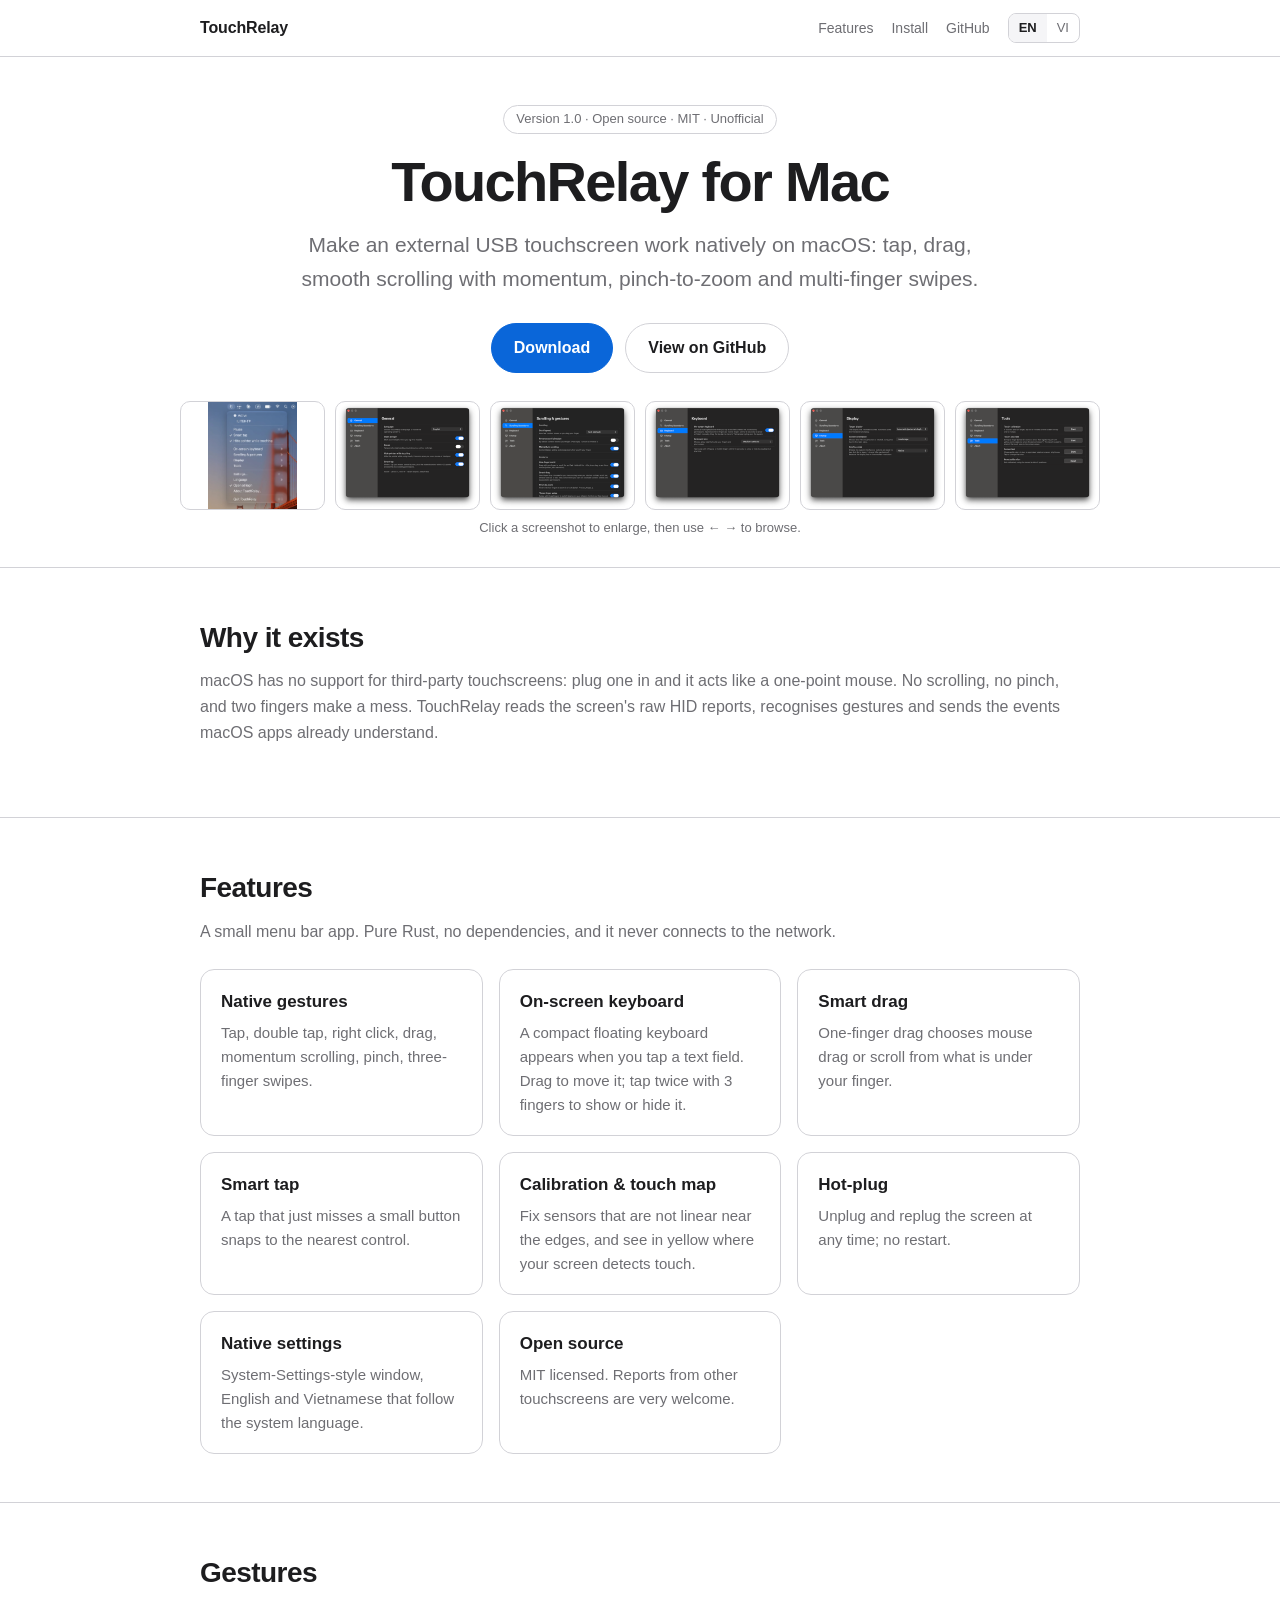
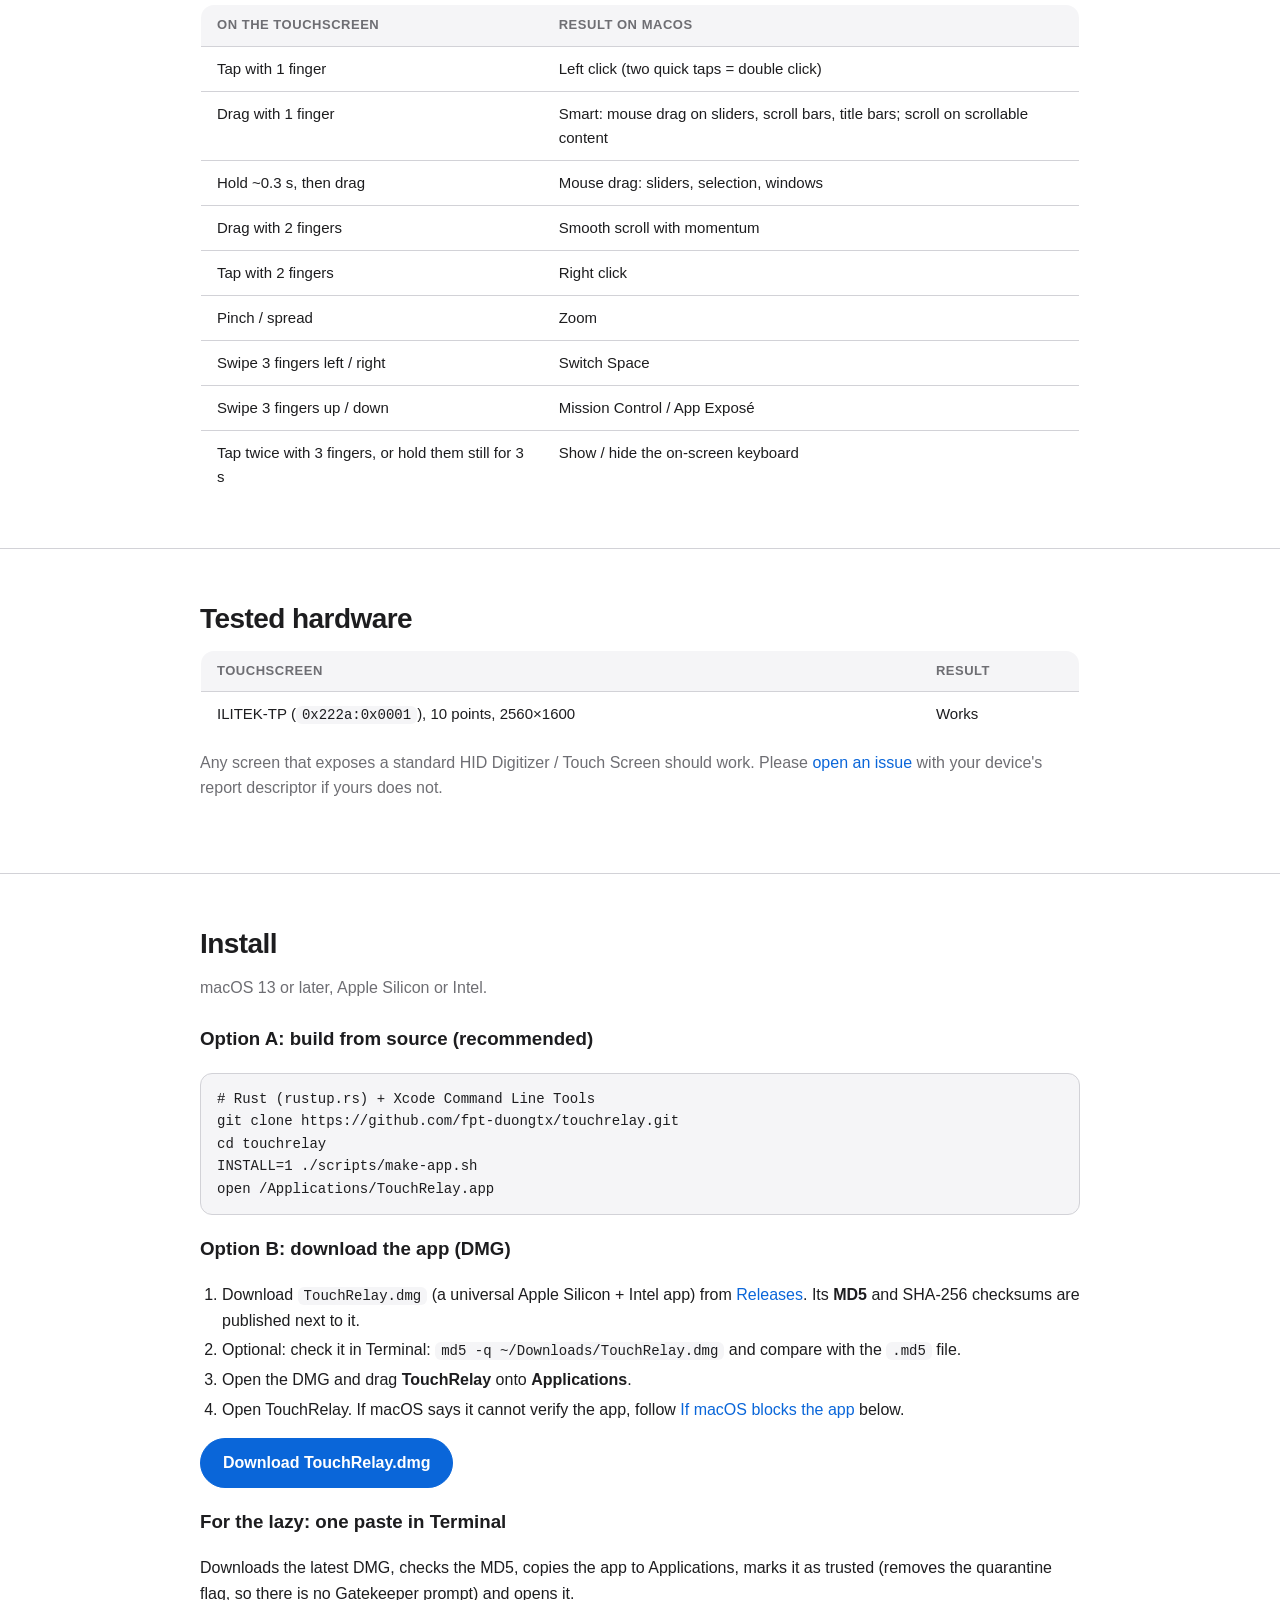
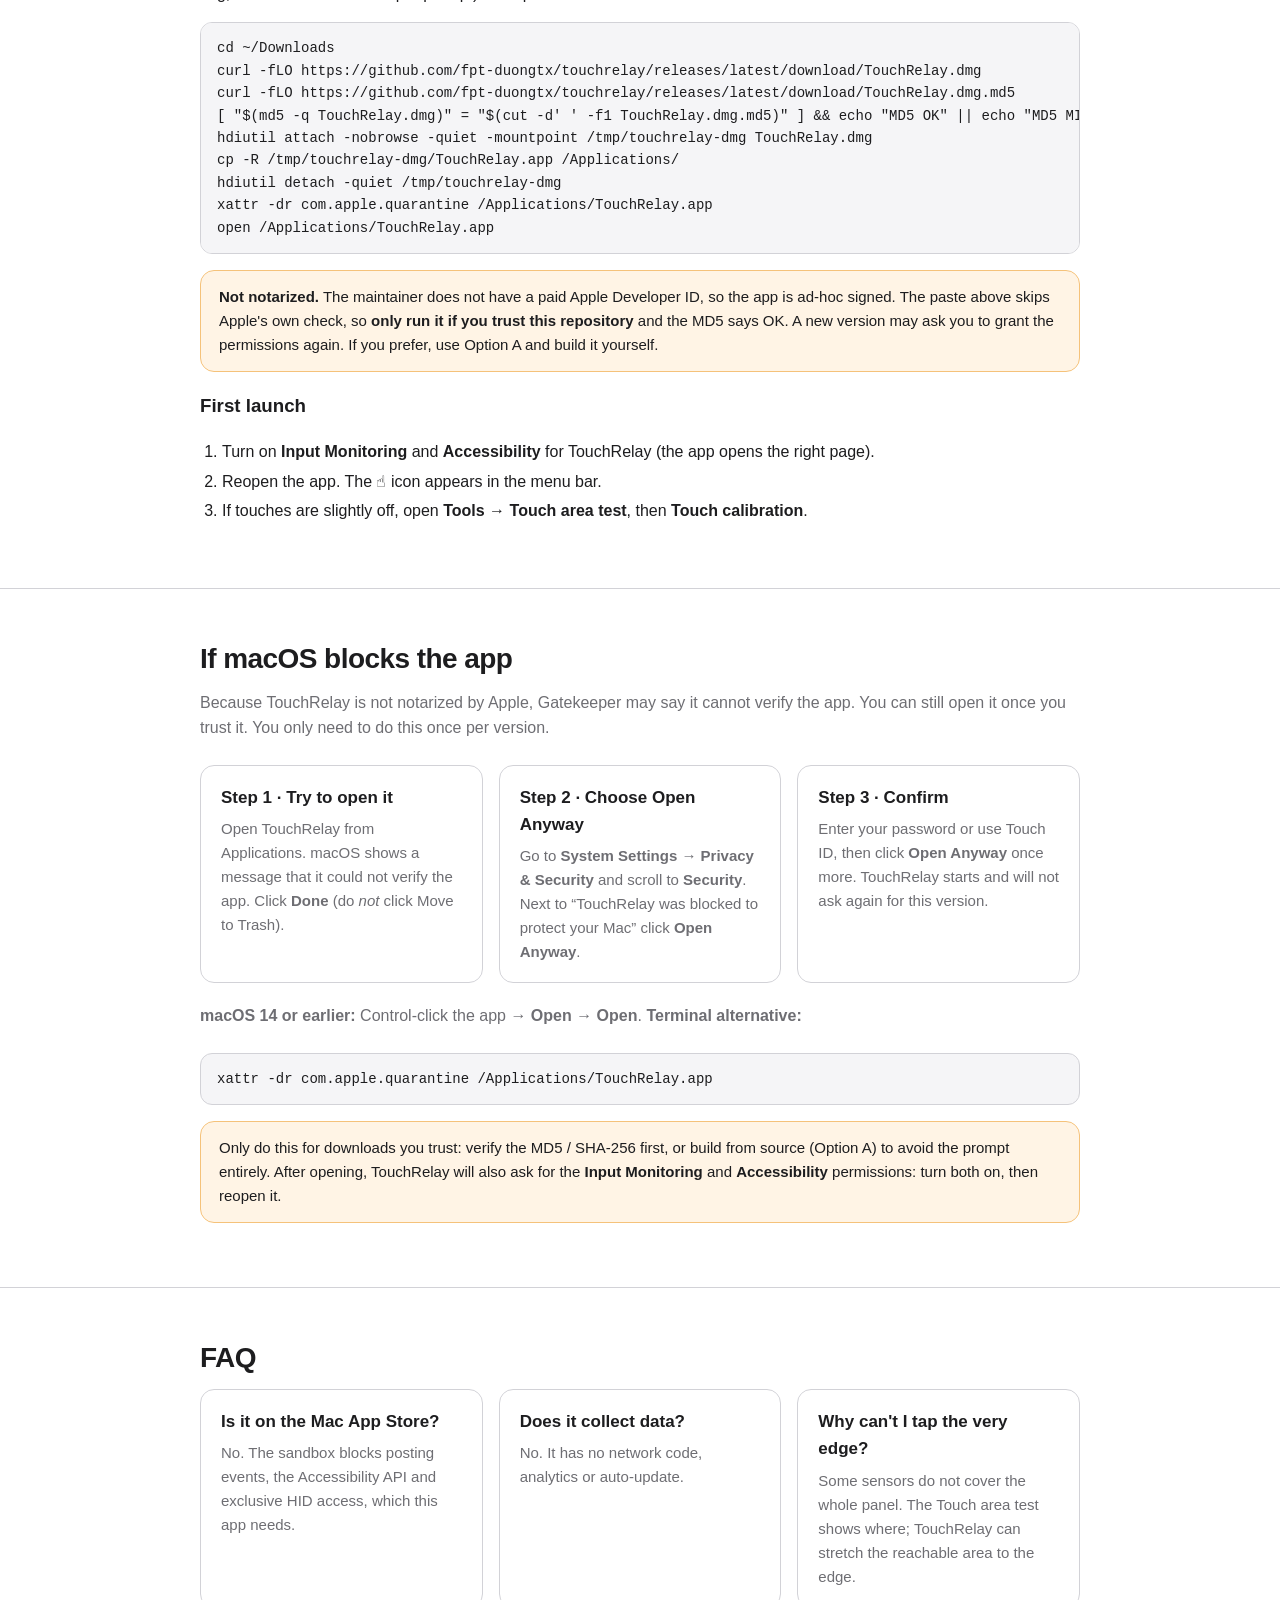
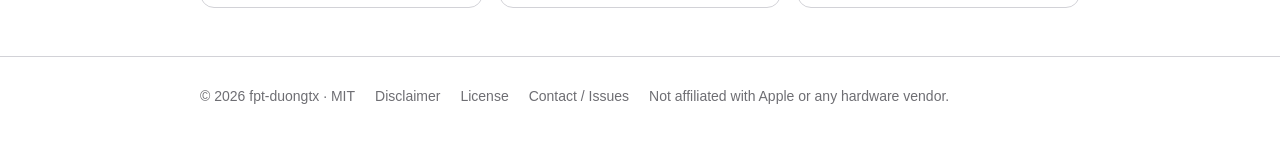
==== commit d865b3e6: "Release 1.0: smart drag, on-screen keyboard, language switch, grid gallery with lightbox navigation " ====
--- a/docs/index.html
+++ b/docs/index.html
@@ -27,7 +27,7 @@
 
 <main>
   <div class="wrap hero">
-    <span class="badge"><span class="en">Open source · MIT · Unofficial</span><span class="vi">Mã nguồn mở · MIT · Không chính thức</span></span>
+    <span class="badge"><span class="en">Version 1.0 · Open source · MIT · Unofficial</span><span class="vi">Phiên bản 1.0 · Mã nguồn mở · MIT · Không chính thức</span></span>
     <h1>TouchRelay for Mac</h1>
     <p class="lead">
       <span class="en">Make an external USB touchscreen work natively on macOS: tap, drag, smooth scrolling with momentum, pinch-to-zoom and multi-finger swipes.</span>
@@ -38,14 +38,14 @@
       <a class="btn" href="https://github.com/fpt-duongtx/touchrelay"><span class="en">View on GitHub</span><span class="vi">Xem trên GitHub</span></a>
     </div>
     <div class="shots" role="list" aria-label="Screenshots">
-      <button class="shot" role="listitem" data-full="img/menu.jpg" data-en="Menu bar menu" data-vi="Menu trên thanh menu"><img src="img/menu-sm.jpg" width="380" height="368" loading="lazy" alt="TouchRelay menu bar menu"></button>
-      <button class="shot" role="listitem" data-full="img/general.png" data-en="Settings: General" data-vi="Cài đặt: Chung"><img src="img/general-sm.png" width="520" height="391" loading="lazy" alt="Settings window, General page"></button>
-      <button class="shot" role="listitem" data-full="img/scrolling.png" data-en="Settings: Scrolling" data-vi="Cài đặt: Cuộn"><img src="img/scrolling-sm.png" width="520" height="391" loading="lazy" alt="Settings window, Scrolling page"></button>
-      <button class="shot" role="listitem" data-full="img/gestures.png" data-en="Settings: Gestures" data-vi="Cài đặt: Cử chỉ"><img src="img/gestures-sm.png" width="520" height="391" loading="lazy" alt="Settings window, Gestures page"></button>
-      <button class="shot" role="listitem" data-full="img/display.png" data-en="Settings: Display" data-vi="Cài đặt: Màn hình"><img src="img/display-sm.png" width="520" height="391" loading="lazy" alt="Settings window, Display page"></button>
-      <button class="shot" role="listitem" data-full="img/tools.png" data-en="Settings: Tools" data-vi="Cài đặt: Công cụ"><img src="img/tools-sm.png" width="520" height="391" loading="lazy" alt="Settings window, Tools page"></button>
-    </div>
-    <p class="shots-hint"><span class="en">Click a screenshot to enlarge.</span><span class="vi">Bấm vào ảnh để phóng to.</span></p>
+      <button class="shot" role="listitem" data-full="img/menu.jpg" data-en="Menu bar menu" data-vi="Menu trên thanh menu"><img src="img/menu-sm.jpg" loading="lazy" alt="TouchRelay menu bar menu"></button>
+      <button class="shot" role="listitem" data-full="img/general.png" data-en="Settings: General" data-vi="Cài đặt: Chung"><img src="img/general-sm.png" loading="lazy" alt="Settings window, General page"></button>
+      <button class="shot" role="listitem" data-full="img/scrolling.png" data-en="Settings: Scrolling &amp; gestures" data-vi="Cài đặt: Cuộn &amp; cử chỉ"><img src="img/scrolling-sm.png" loading="lazy" alt="Settings window, Scrolling and gestures page"></button>
+      <button class="shot" role="listitem" data-full="img/keyboard.png" data-en="Settings: On-screen keyboard" data-vi="Cài đặt: Bàn phím ảo"><img src="img/keyboard-sm.png" loading="lazy" alt="Settings window, Keyboard page"></button>
+      <button class="shot" role="listitem" data-full="img/display.png" data-en="Settings: Display" data-vi="Cài đặt: Màn hình"><img src="img/display-sm.png" loading="lazy" alt="Settings window, Display page"></button>
+      <button class="shot" role="listitem" data-full="img/tools.png" data-en="Settings: Tools" data-vi="Cài đặt: Công cụ"><img src="img/tools-sm.png" loading="lazy" alt="Settings window, Tools page"></button>
+    </div>
+    <p class="shots-hint"><span class="en">Click a screenshot to enlarge, then use ← → to browse.</span><span class="vi">Bấm vào ảnh để phóng to, rồi dùng ← → để xem tiếp.</span></p>
   </div>
 
   <section id="why">
@@ -65,6 +65,10 @@
       <div class="grid">
         <div class="card"><h3><span class="en">Native gestures</span><span class="vi">Cử chỉ như native</span></h3>
           <p><span class="en">Tap, double tap, right click, drag, momentum scrolling, pinch, three-finger swipes.</span><span class="vi">Chạm, chạm đôi, click phải, kéo, cuộn quán tính, pinch, vuốt 3 ngón.</span></p></div>
+        <div class="card"><h3><span class="en">On-screen keyboard</span><span class="vi">Bàn phím ảo</span></h3>
+          <p><span class="en">A compact floating keyboard appears when you tap a text field. Drag to move it; tap twice with 3 fingers to show or hide it.</span><span class="vi">Bàn phím nổi gọn tự hiện khi chạm vào ô nhập. Kéo để di chuyển; chạm 2 lần bằng 3 ngón để hiện/ẩn.</span></p></div>
+        <div class="card"><h3><span class="en">Smart drag</span><span class="vi">Kéo thông minh</span></h3>
+          <p><span class="en">One-finger drag chooses mouse drag or scroll from what is under your finger.</span><span class="vi">Kéo 1 ngón tự chọn kéo chuột hay cuộn theo thứ nằm dưới ngón tay.</span></p></div>
         <div class="card"><h3><span class="en">Smart tap</span><span class="vi">Chạm thông minh</span></h3>
           <p><span class="en">A tap that just misses a small button snaps to the nearest control.</span><span class="vi">Chạm trượt một nút nhỏ sẽ tự hút vào điều khiển gần nhất.</span></p></div>
         <div class="card"><h3><span class="en">Calibration &amp; touch map</span><span class="vi">Hiệu chỉnh &amp; bản đồ chạm</span></h3>
@@ -86,13 +90,14 @@
         <thead><tr><th><span class="en">On the touchscreen</span><span class="vi">Trên màn hình cảm ứng</span></th><th><span class="en">Result on macOS</span><span class="vi">Kết quả trên macOS</span></th></tr></thead>
         <tbody>
           <tr><td><span class="en">Tap with 1 finger</span><span class="vi">Chạm 1 ngón</span></td><td><span class="en">Left click (two quick taps = double click)</span><span class="vi">Click trái (chạm nhanh 2 lần = double-click)</span></td></tr>
-          <tr><td><span class="en">Drag with 1 finger</span><span class="vi">Kéo 1 ngón</span></td><td><span class="en">Scroll, iPad style</span><span class="vi">Cuộn kiểu iPad</span></td></tr>
+          <tr><td><span class="en">Drag with 1 finger</span><span class="vi">Kéo 1 ngón</span></td><td><span class="en">Smart: mouse drag on sliders, scroll bars, title bars; scroll on scrollable content</span><span class="vi">Thông minh: kéo chuột trên thanh trượt, thanh cuộn, thanh tiêu đề; cuộn trên nội dung cuộn được</span></td></tr>
           <tr><td><span class="en">Hold ~0.3 s, then drag</span><span class="vi">Giữ yên ~0.3s rồi kéo</span></td><td><span class="en">Mouse drag: sliders, selection, windows</span><span class="vi">Kéo chuột: thanh trượt, chọn chữ, cửa sổ</span></td></tr>
           <tr><td><span class="en">Drag with 2 fingers</span><span class="vi">Kéo 2 ngón</span></td><td><span class="en">Smooth scroll with momentum</span><span class="vi">Cuộn mượt có quán tính</span></td></tr>
           <tr><td><span class="en">Tap with 2 fingers</span><span class="vi">Chạm 2 ngón</span></td><td><span class="en">Right click</span><span class="vi">Click phải</span></td></tr>
           <tr><td><span class="en">Pinch / spread</span><span class="vi">Chụm / xoè</span></td><td><span class="en">Zoom</span><span class="vi">Zoom</span></td></tr>
           <tr><td><span class="en">Swipe 3 fingers left / right</span><span class="vi">Vuốt 3 ngón trái / phải</span></td><td><span class="en">Switch Space</span><span class="vi">Chuyển Space</span></td></tr>
           <tr><td><span class="en">Swipe 3 fingers up / down</span><span class="vi">Vuốt 3 ngón lên / xuống</span></td><td><span class="en">Mission Control / App Exposé</span><span class="vi">Mission Control / App Exposé</span></td></tr>
+          <tr><td><span class="en">Tap twice with 3 fingers, or hold them still for 3 s</span><span class="vi">Chạm 2 lần bằng 3 ngón, hoặc giữ yên 3 ngón 3 giây</span></td><td><span class="en">Show / hide the on-screen keyboard</span><span class="vi">Hiện / ẩn bàn phím ảo</span></td></tr>
         </tbody>
       </table>
     </div>
@@ -212,9 +217,11 @@
 <dialog id="lightbox" aria-label="Screenshot">
   <figure>
     <img id="lightbox-img" alt="">
-    <figcaption id="lightbox-cap"></figcaption>
+    <figcaption><span id="lightbox-cap"></span> <span id="lightbox-count"></span></figcaption>
   </figure>
   <button id="lightbox-close" aria-label="Close">×</button>
+  <button id="lightbox-prev" class="lb-nav" aria-label="Previous">‹</button>
+  <button id="lightbox-next" class="lb-nav" aria-label="Next">›</button>
 </dialog>
 </body>
 </html>
--- a/docs/style.css
+++ b/docs/style.css
@@ -126,21 +126,21 @@
   .hero { padding: 48px 0 36px; }
 }
 
-/* Screenshot strip in the hero: one compact row, scrolls sideways on small screens */
+/* Screenshot grid in the hero */
 .shots {
-  display: flex; gap: 12px; margin: 28px auto 0; padding: 4px 2px 10px;
-  overflow-x: auto; scroll-snap-type: x proximity; justify-content: safe center;
-  scrollbar-width: thin;
+  display: grid; grid-template-columns: repeat(6, 1fr); gap: 10px; margin: 28px auto 0; max-width: 980px;
 }
 .shot {
   appearance: none; border: 1px solid var(--line); background: var(--card); padding: 0; cursor: zoom-in;
-  border-radius: 10px; overflow: hidden; flex: 0 0 auto; scroll-snap-align: center;
+  border-radius: 10px; overflow: hidden; aspect-ratio: 4 / 3; display: flex; align-items: center; justify-content: center;
   transition: transform .15s ease, box-shadow .15s ease;
 }
-.shot img { display: block; height: 118px; width: auto; }
+.shot img { display: block; width: 100%; height: 100%; object-fit: contain; }
 .shot:hover, .shot:focus-visible { transform: translateY(-2px); box-shadow: 0 6px 18px rgba(0,0,0,.25); outline: none; }
 .shot:focus-visible { outline: 2px solid var(--accent); outline-offset: 2px; }
-.shots-hint { margin: 2px 0 0; font-size: 13px; color: var(--fg-soft); }
+.shots-hint { margin: 8px 0 0; font-size: 13px; color: var(--fg-soft); }
+@media (max-width: 820px) { .shots { grid-template-columns: repeat(3, 1fr); } }
+@media (max-width: 480px) { .shots { grid-template-columns: repeat(2, 1fr); } }
 
 dialog#lightbox {
   /* Chiều rộng cố định (không để dialog tự co theo ảnh): max-width:100% của ảnh cần cha có bề rộng xác định,
@@ -157,4 +157,10 @@
   position: absolute; top: -14px; right: -14px; width: 34px; height: 34px; border-radius: 50%;
   border: 0; background: #fff; color: #111; font-size: 22px; line-height: 1; cursor: pointer;
 }
-@media (max-width: 560px) { .shot img { height: 96px; } }
+.lb-nav {
+  position: fixed; top: 50%; transform: translateY(-50%); width: 44px; height: 44px; border-radius: 50%;
+  border: 0; background: rgba(255,255,255,.92); color: #111; font-size: 28px; line-height: 1; cursor: pointer;
+}
+#lightbox-prev { left: max(8px, 2vw); }
+#lightbox-next { right: max(8px, 2vw); }
+#lightbox-count { opacity: .7; margin-left: 6px; }
